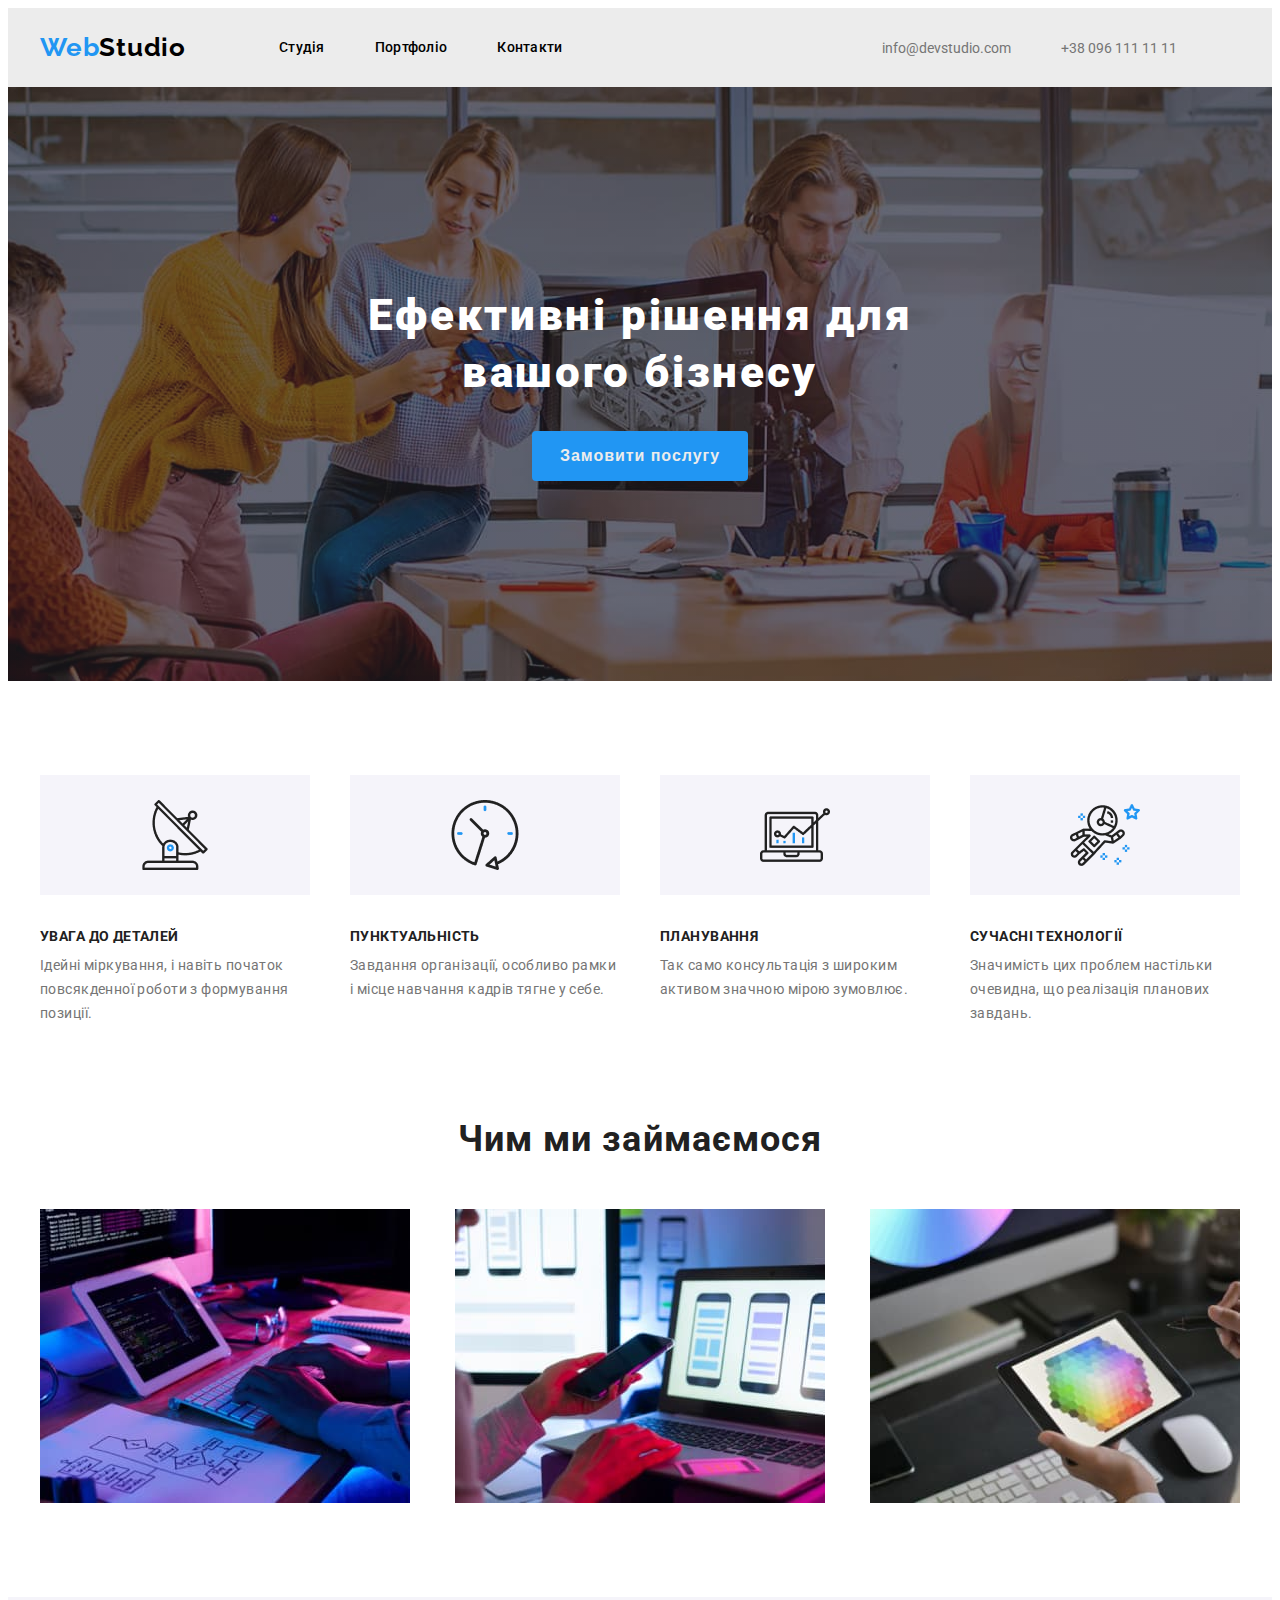
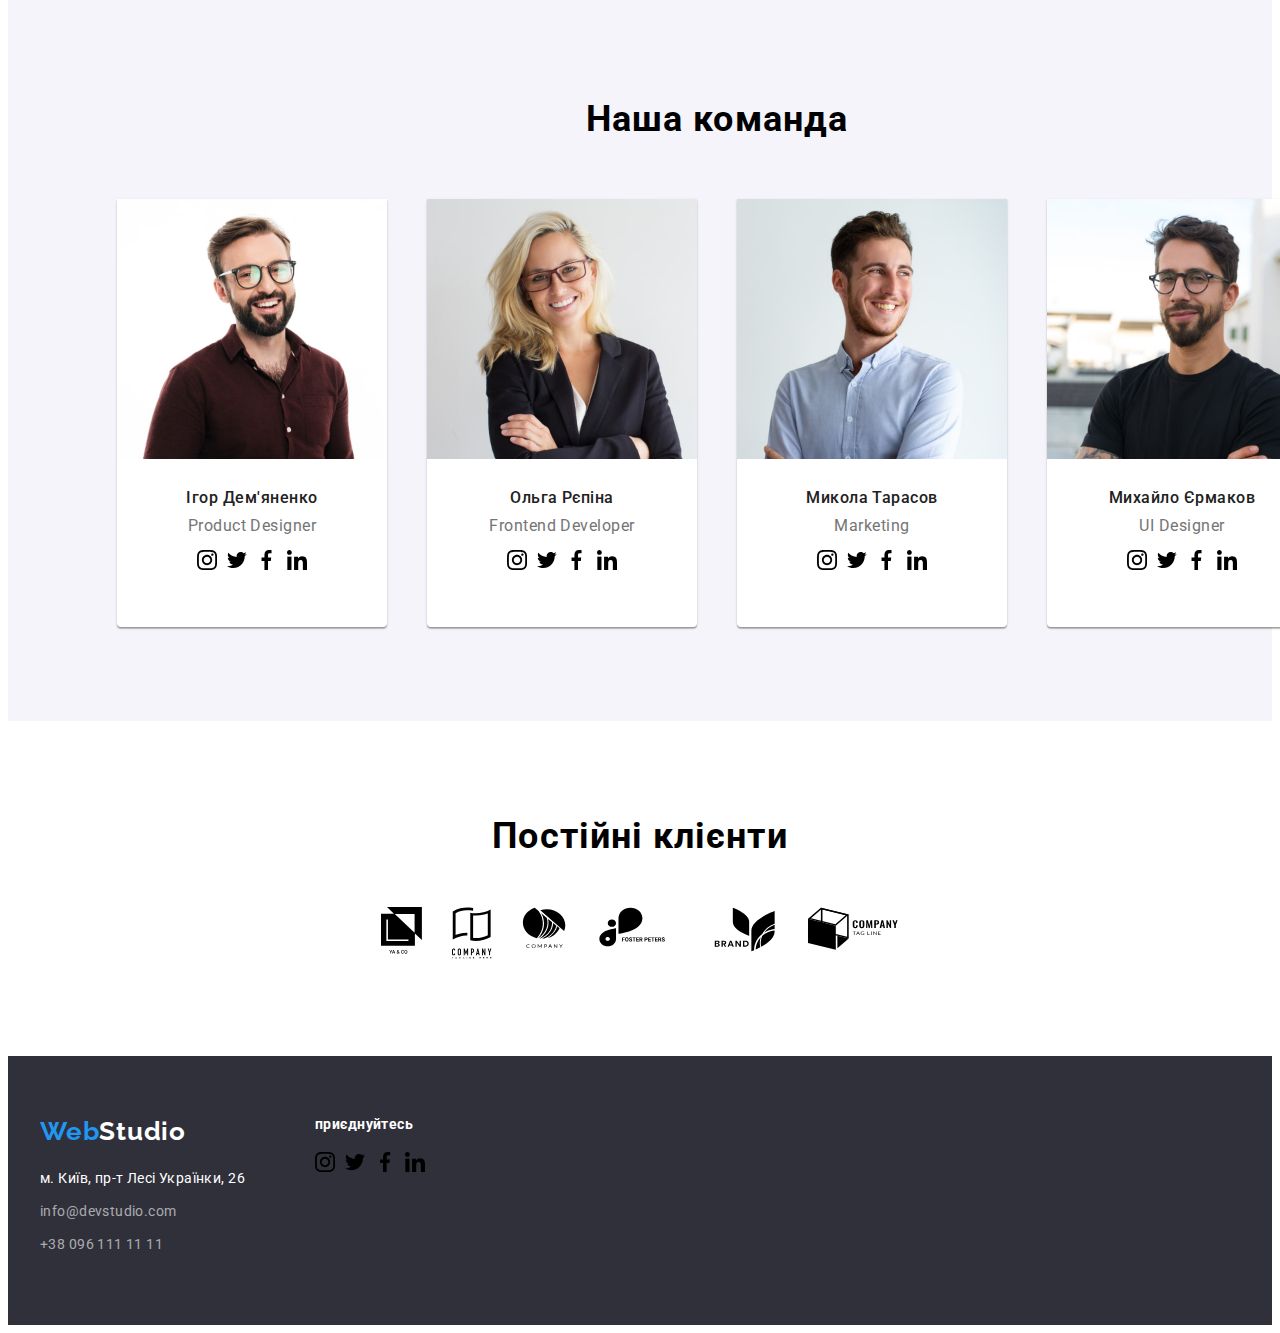
==== index.html @ 53273678 "web-studio" ====
<!DOCTYPE html>
<html lang="en">
    <head>
        <meta charset="UTF-8">
        <meta name="viewport" content="width=device-width, initial-scale=1.0"> 
        <title>Document</title>

        <link
        rel="stylesheet"
        href="https://cdnjs.cloudflare.com/ajax/libs/modern-normalize/2.0.0/modern-normalize.min.css"
        integrity="sha512-4xo8blKMVCiXpTaLzQSLSw3KFOVPWhm/TRtuPVc4WG6kUgjH6J03IBuG7JZPkcWMxJ5huwaBpOpnwYElP/m6wg=="
        crossorigin="anonymous"
        referrerpolicy="no-referrer"/>

         <link rel="preconnect" href="https://fonts.googleapis.com">
         <link rel="preconnect" href="https://fonts.gstatic.com" crossorigin>
         <link href="https://fonts.googleapis.com/css2?family=Raleway:wght@700&family=Roboto:wght@400;500;700;900&display=swap" rel="stylesheet">


        <link rel="stylesheet" href="./css/reset.css">

        <link rel="stylesheet" href="./css/style.css">

    </head>
    <body>
        <header class="header">

            <!-- інформація з верху сайта -->
                <div class="container">
                    <div class="header-wrap">
                        <a class="logo">Web<span class="logo-header">Studio</span> </a>
                    
                        <nav class="nav">

                            <ul class="nav-list">
                                <li class="nav-list-item"><a class="nav-list-link" href="">Студія</a></li>
                                <li class="nav-list-item"><a class="nav-list-link" href="./portfolio.html">Портфоліо</a></li>
                                <li class="nav-list-item"><a class="nav-list-link" href="">Контакти</a></li>
                            </ul>

                        </nav>

                            <ul class="contacts-list">
                                <li class="contact-list-item"><a class="contact-list-link header-link-mail" href="mailto:info@devstudio.com">info@devstudio.com</a></li>
                                <li class="contact-list-item"><a class="contact-list-link header-link-number" href="tel:+38 096 111 11 11">+38 096 111 11 11</a></li>
                            </ul>
                    </div>
                </div>
        </header>

      <main>
                <!-- секція герой -->

            <section class="section-hero">

            <div class="container">

                <h1 class="section-hero-title">Ефективні рішення для вашого бізнесу</h1>

                <button class="section-hero-btn">Замовити послугу</button>

            </div>
            </section>

                <!-- особливасті -->

    
            <section class="section-features">
                
                    <div class="container">
                        <ul class="feautures-list">
                            <li class="feauture-list-item feautures-list-img-first">
                                <h4 class="feautures-list-title">УВАГА ДО ДЕТАЛЕЙ</h4>
                                <p class="feautures-list-descript">Ідейні міркування, і навіть початок повсякденної роботи з формування позиції.</p>
                            </li>

                            <li class="feauture-list-item feautures-list-img-second">
                                <h4 class="feautures-list-title">ПУНКТУАЛЬНІСТЬ</h4>
                                <p class="feautures-list-descript">Завдання організації, особливо рамки і місце навчання кадрів тягне у себе.</p>
                            </li>

                            <li class="feauture-list-item feautures-list-img-third">
                                <h4 class="feautures-list-title">ПЛАНУВАННЯ</h4>
                                <p class="feautures-list-descript">Так само консультація з широким активом значною мірою зумовлює.</p>
                            </li>

                            <li class="feauture-list-item feautures-list-img-fourth">
                                <h4 class="feautures-list-title">СУЧАСНІ ТЕХНОЛОГІЇ</h4>
                                <p class="feautures-list-descript">Значимість цих проблем настільки очевидна, що реалізація планових завдань.</p>
                            </li>
                        </ul>
                    
                </div>
            </section>

                <!-- особливасті(картинки 3) -->

            <section class="section-work">
            <div class="container">
                
                    <h2 class="section-work-title">Чим ми займаємося</h2>

                    <ul class="work-list">
                        <li class="work-list-item"><img class="work-list-img" src="./img/section-work-first.jpg" alt=""></li>
                        <li class="work-list-item"><img class="work-list-img" src="./img/section-work-second.jpg" alt=""></li>
                        <li class="work-list-item"><img class="work-list-img" src="./img/section-work-third.jpg" alt=""></li>
                    </ul>

            </div>
            </section>

                 <!-- команда(картинки 4) -->

            <section class="section-team">
            <div class="container">
                
                    <h4 class="section-team-title">Наша команда</h4>

                <ul class="team-list">
                    <li class="team-list-item">
                        <img class="team-list-img" src="./img/igor.jpg" alt="">
                        <div>
                            <h4 class="team-list-title">Ігор Дем'яненко</h4>
                            <p class="team-list-descript">Product Designer</p>
                        </div lclass="team-info">
                        <ul class="icons-list">
                            <li class="icons-list-item">
                                <a class="icons-list-link" href="">
                                        <svg  class="icons-list-svg" width="20" height="20">
                                        <use class="icons-list-use" href="./symbol-defs.svg#icon-instagram-first"></use>
                                    </svg>
                                </a>
                            </li>
                            <li class="icons-list-item">
                                <a class="icons-list-link" href="">
                                    <svg class="icons-list-svg" width="20" height="20">
                                        <use class="icons-list-use" href="./symbol-defs.svg#icon-twitter-second"></use>
                                    </svg>
                                </a>
                            </li>
                                                            <li class="icons-list-item">
                                    <a class="icons-list-link" href="">
                                        <svg class="icons-list-svg" width="20" height="20">
                                            <use class="icons-list-use" href="./symbol-defs.svg#icon-fecebook-fourth"></use>
                                        </svg>
                                    </a>
                                </li>
                            <li class="icons-list-item">
                                <a class="icons-list-link" href="">
                                    <svg class="icons-list-svg" width="20" height="20">
                                        <use class="icons-list-use" href="./symbol-defs.svg#icon-linkedin-third"></use>
                                    </svg>
                                </a>
                            </li>
                        </ul>
                    </li>
                    <li class="team-list-item">
                        <img class="team-list-img" src="./img/olga.jpg" alt="">
                        <div class="team-info">
                            <h4 class="team-list-title">Ольга Рєпіна</h4>
                            <p class="team-list-descript">Frontend Developer</p>
                        </div>
                        <ul class="icons-list">
                            <li class="icons-list-item">
                                <a class="icons-list-link" href="">
                                    <svg class="icons-list-svg" width="20" height="20">
                                        <use class="icons-list-use" href="./symbol-defs.svg#icon-instagram-first"></use>
                                    </svg>
                                </a>
                            </li>
                            <li class="icons-list-item">
                                <a class="icons-list-link" href="">
                                    <svg class="icons-list-svg" width="20" height="20">
                                        <use class="icons-list-use" href="./symbol-defs.svg#icon-twitter-second"></use>
                                    </svg>
                                </a>
                            </li>
                                                            <li class="icons-list-item">
                                    <a class="icons-list-link" href="">
                                        <svg class="icons-list-svg" width="20" height="20">
                                            <use class="icons-list-use" href="./symbol-defs.svg#icon-fecebook-fourth"></use>
                                        </svg>
                                    </a>
                                </li>
                            <li class="icons-list-item">
                                <a class="icons-list-link" href="">
                                    <svg class="icons-list-svg" width="20" height="20">
                                        <use class="icons-list-use" href="./symbol-defs.svg#icon-linkedin-third"></use>
                                    </svg>
                                </a>
                            </li>
                        </ul>
                    </li>

                    <li class="team-list-item">
                        <img class="team-list-img" src="./img/mikola.jpg" alt="">
                        <div class="team-info">
                            <h4 class="team-list-title">Микола Тарасов</h4>
                            <p class="team-list-descript">Marketing</p>
                        </div>
                             <ul class="icons-list">
                                <li class="icons-list-item">
                                    <a class="icons-list-link" href="">
                                        <svg class="icons-list-svg" width="20" height="20">
                                            <use class="icons-list-use" href="./symbol-defs.svg#icon-instagram-first"></use>
                                        </svg>
                                    </a>
                                </li>
                                <li class="icons-list-item">
                                    <a class="icons-list-link" href="">
                                        <svg class="icons-list-svg" width="20" height="20">
                                            <use class="icons-list-use" href="./symbol-defs.svg#icon-twitter-second"></use>
                                        </svg>
                                    </a>
                                </li>
                                                                <li class="icons-list-item">
                                    <a class="icons-list-link" href="">
                                        <svg class="icons-list-svg" width="20" height="20">
                                            <use class="icons-list-use" href="./symbol-defs.svg#icon-fecebook-fourth"></use>
                                        </svg>
                                    </a>
                                </li>
                                <li class="icons-list-item">
                                    <a class="icons-list-link" href="">
                                        <svg class="icons-list-svg" width="20" height="20">
                                            <use class="icons-list-use" href="./symbol-defs.svg#icon-linkedin-third"></use>
                                        </svg>
                                    </a>
                                </li>
                            </ul>
                    </li>

                    <li class="team-list-item">
                        <img class="team-list-img" src="./img/mikhaylo.jpg" alt="">
                        <div class="team-info">
                            <h4 class="team-list-title">Михайло Єрмаков</h4>
                            <p class="team-list-descript">UI Designer</p>
                        </div>
                            <ul class="icons-list">
                                <li class="icons-list-item">
                                    <a class="icons-list-link" href="">
                                        <svg class="icons-list-svg" width="20" height="20">
                                            <use class="icons-list-use" href="./symbol-defs.svg#icon-instagram-first"></use>
                                        </svg>
                                    </a>
                                </li>
                                <li class="icons-list-item">
                                    <a class="icons-list-link" href="">
                                        <svg class="icons-list-svg" width="20" height="20">
                                            <use class="icons-list-use" href="./symbol-defs.svg#icon-twitter-second"></use>
                                        </svg>
                                    </a>
                                </li>
                                                                <li class="icons-list-item">
                                    <a class="icons-list-link" href="">
                                        <svg class="icons-list-svg" width="20" height="20">
                                            <use class="icons-list-use" href="./symbol-defs.svg#icon-fecebook-fourth"></use>
                                        </svg>
                                    </a>
                                </li>
                                <li class="icons-list-item">
                                    <a class="icons-list-link" href="">
                                        <svg class="icons-list-svg" width="20" height="20">
                                            <use class="icons-list-use" href="./symbol-defs.svg#icon-linkedin-third"></use>
                                        </svg>
                                    </a>
                                </li>
                            </ul>

                        </li>
                    </ul>
                </div>
            </section>

            <section class="section-clients">
                <h4 class="clients-title">Постійні клієнти</h4>

                <ul class="clients-ico-list">
                    <li class="clients-ico-item">
                        <a href="" class="clients-ico-list"></a>
                        <svg width="41" height="47" class="clients-ico-svg clients-ico-svg-first">
                            <use class="clients-ico-use" href="./symbol-defs-footer.svg#icon-footer-first"></use>
                        </svg>
                    </li>
                    <li class="clients-ico-item">
                        <a href="" class="clients-ico-list"></a>
                        <svg width="40" height="52" class="clients-ico-svg clients-ico-svg-second">
                            <use class="clients-ico-use" href="./symbol-defs-footer.svg#icon-footer-second"></use>
                        </svg>
                    </li>
                    <li class="clients-ico-item">
                        <a href="" class="clients-ico-list"></a>
                        <svg width="44" height="41" class="clients-ico-svg clients-ico-svg-third">
                            <use class="clients-ico-use" href="./symbol-defs-footer.svg#icon-footer-third"></use>
                        </svg>
                    </li>
                    <li class="clients-ico-item">
                        <a href="" class="clients-ico-list"></a>
                        <svg width="88" height="40" class="clients-ico-svg clients-ico-svg-fourth">
                            <use class="clients-ico-use" href="./symbol-defs-footer.svg#icon-footer-fourth"></use>
                        </svg>
                    </li>
                    <li class="clients-ico-item">
                        <a href="" class="clients-ico-list"></a>
                        <svg width="62" height="45" class="clients-ico-svg clients-ico-svg-fifth">
                            <use class="clients-ico-use" href="./symbol-defs-footer.svg#icon-footer-fifth"></use>
                        </svg>
                    </li>
                    <li class="clients-ico-item">
                        <a href="" class="clients-ico-list"></a>
                        <svg width="94" height="43" class="clients-ico-svg clients-ico-svg-sixth">
                            <use class="clients-ico-use" href="./symbol-defs-footer.svg#icon-footer-sixth"></use>
                        </svg>
                    </li>
                </ul>
            </section>
        </main>

            <!-- інфоомація знизу сайта -->

        <footer class="footer">
            <div class="container">
                <div class="footer-wrap">
                    <div class="footer-addres">
                        <a class="logo" href="">Web<span class="logo-footer">Studio</span> </a>
            
                        <address class="adress">
    
                        <ul class="adress-list">
                            <li class="adress-list-item"><a class="adress-list-link adress-list-location-link" href="https://www.google.com.ua/maps/place/%D0%B1%D1%83%D0%BB.+%D0%9B%D0%B5%D1%81%D0%B8+%D0%A3%D0%BA%D1%80%D0%B0%D0%B8%D0%BD%D0%BA%D0%B8,+26,+%D0%9A%D0%B8%D0%B5%D0%B2,+02000/@50.4265841,30.5358109,17z/data=!4m6!3m5!1s0x40d4cf0e033ecbe9:0x57a4dffefec77da0!8m2!3d50.4265807!4d30.5383858!16s%2Fg%2F1tctq5jv?hl=ru&entry=ttu" target="_blank">м. Київ, пр-т Лесі Українки, 26</a></li>
                            <li class="adress-list-item"><a class="adress-list-link" href="mailto:info@devstudio.com">info@devstudio.com</a></li>
                            <li class="adress-list-item"><a class="adress-list-link" href="tel:+38 096 111 11 11">+38 096 111 11 11</a></li>
                        </ul>
                    </address>
                    </div>

                <div class="footer-ico">
                    <h6 class="footer-ico-title">приєднуйтесь</h6>

                    <ul class="footer-ico-list">
                        <li class="footer-ico-list-link">
                            <a href=""></a>
                            <svg class="footer-ico-list-svg" width="20" height="20">
                                <use class="footer-ico-list-use" href="./symbol-defsfooter-icons.svg#icon-instagram-footer-first"></use>
                            </svg>
                        </li>
                        <li class="footer-ico-list-link">
                            <a href=""></a>
                            <svg class="footer-ico-list-svg" width="20" height="20">
                                <use class="footer-ico-list-use" href="./symbol-defsfooter-icons.svg#icon-twitter-footer-second"></use>
                            </svg>
                        </li>
                        <li class="footer-ico-list-link">
                            <a href=""></a>
                            <svg class="footer-ico-list-svg" width="20" height="20">
                                <use class="footer-ico-list-use" href="./symbol-defsfooter-icons.svg#icon-facebook-footer-third"></use>
                            </svg>
                        </li>
                        <li class="footer-ico-list-link">
                            <a href=""></a>
                            <svg class="footer-ico-list-svg" width="20" height="20">
                                <use class="footer-ico-list-use" href="./symbol-defsfooter-icons.svg#icon-linkedin-footer-fourth"></use>
                            </svg>
                        </li>
                    </ul>
                </div>
                </div>
            </div>
        </footer>
    </body>
</html>
---- css/style.css ----
:root{
    --black-main-color: rgba(0, 0, 0, 1);
    --blue-main-color: rgba(33, 150, 243, 1);
    --descript-and-header-color: rgba(33, 33, 33, 1);
    --p-color: rgba(117, 117, 117, 1);
    --bg-color: rgba(47, 48, 58, 1);
    --white-main-color: rgba(236, 236, 236, 1);
    --footer-mail-number-color: rgba(255, 255, 255, 0.6);
    --adress-hero-color: rgba(255, 255, 255, 1);
    --team-bg-color: rgba(245, 244, 250, 1);
    --bgimg-color:rgba(245, 244, 250, 1);
    --section-hero-bg-color-for-img:rgba(47, 48, 58, 0.4);
}

.container{
    padding-left: 15px;
    padding-right: 15px;  
    width: 1200px;
    margin: 0 auto;
  }
  

.header{
    background-color: var(--white-main-color);
    padding: 24px 0;
}

.header-wrap{
    display: flex;
    align-items: center;
    gap: 93px;
}

     /* Лого */



    .logo{
        font-family: Raleway;
        font-size: 26px;
        font-weight: 700;
        line-height: 31px;
        letter-spacing: 0.03em;
        text-decoration: none;
        color: var(--blue-main-color);
    }
       
    .logo-header{
        color: var(--black-main-color);
    }

    .logo-footer{
        color: var(--adress-hero-color);
    }

body{
    font-family: Roboto;
    font-size: 14px;
}
        /* Шапка */

.nav-list{
    display: flex;
    gap: 50px;
}

.contacts-list{
    display: flex;
    gap: 50px;

    padding-left: 226px;
}

.header-link-mail, .header-link-number{
    color: var(--p-color);
}

.nav-list-item, .nav-list-link, .contacts-list-item{
    font-weight: 500;
    line-height: 1.1;
    letter-spacing: 0.02em;
}

        /* Секція герой */

    .section-hero{
        background-color: var(--bg-color);

        padding: 200px 0;

        background-image: linear-gradient(to right, rgba(47, 48, 58, 0.4), rgba(47, 48, 58, 0.4)), url("./img/section-hero-bg-img.jpg");
        background-repeat: no-repeat;
        background-position: center;
    }

.section-hero-title{
    font-weight: 900;
    font-size: 44px;
    line-height: 1.3;
    letter-spacing: 0.06em;
    text-align: center;
    color: var(--adress-hero-color);
    max-width: 696px;
    margin: 0 auto;
}

.section-hero-btn{
     background-color: var(--blue-main-color);
     color: var(--white-main-color);

    font-size: 16px;
    font-weight: 700;
    line-height: 1,8;
    letter-spacing: 0.06em;
    text-align: center;
    width: 216px;
    height: 50px;
    border-radius: 4px;
    display: block;
    margin: 0 auto;
    margin-top: 30px;
}
        /* Особливості */
    .section-features{
        padding: 94px 0;
    }

.feautures-list{
    display: flex;
    justify-content: space-between;
}

.feautures-list-title, .feautures-list-descript{
    letter-spacing: 0.03em;
    text-align: left;
}

.feautures-list-title{
    font-weight: 700;
    line-height: 1,1;
    color: var(--descript-and-header-color);
    padding-bottom: 10px;

    padding-top: 30px;
}

.feautures-list-img-first::before{
    content: "";

    background-image: url("./img/antena.png");
    width: 270px;
    height: 120px;
    display: inline-block;
    background-repeat: no-repeat;

    background-color: var(--bgimg-color);

    background-position: center;
}

.feautures-list-img-second::before{
    content: "";

    background-image: url("./img/clock.png");
    width: 270px;
    height: 120px;
    display: inline-block;
    background-repeat: no-repeat;

    background-color: var(--bgimg-color);
    
    background-position: center;
}

.feautures-list-img-third::before{
    content: "";

    background-image: url("./img/diagramma.png");
    width: 270px;
    height: 120px;
    display: inline-block;
    background-repeat: no-repeat;

    background-color: var(--bgimg-color);
    
    background-position: center;
}

.feautures-list-img-fourth::before{
    content: "";

    background-image: url("./img/astronaut.png");
    width: 270px;
    height: 120px;
    display: inline-block;
    background-repeat: no-repeat;

    background-color: var(--bgimg-color);
    
    background-position: center;
}

.feautures-list-descript{
    font-weight: 400;
    line-height: 1.7;
    color: var(--p-color);

    max-width: 270px;
}
        /* "Чим ми займаємось" */
    .section-work{
        padding-bottom: 94px;
    }

.work-list{
    display: flex;
    flex-direction: row;
    justify-content: space-between;
}

.work-list-img{
    width: 370px;
    height: 294px;
}
        /* Команда */

    .section-team{
        background: var(--team-bg-color);
        padding: 94px;
    }

.section-work-title, .section-team-descript{
    font-size: 36px;
    font-weight: 700;
    line-height: 1.1;
    letter-spacing: 0.03em;
    text-align: center;

    margin-bottom: 50px;

    color: var(--descript-and-header-color);
}

.section-team-title{
    text-align: center;
    margin-bottom: 50px;
    font-size: 36px;
    font-weight: 700;
    line-height: 1.6;
    letter-spacing: 0.03em;
}

.team-list-title, .team-list-descript{
    font-size: 16px;
    line-height: 1.1;
    letter-spacing: 0.03em;
    text-align: center;
}


.team-list-item{
    background: var(--adress-hero-color);
    height: 428px;
    border-radius: 0px 0px 4px 4px;
    box-shadow: 0px 2px 1px 0px rgba(0, 0, 0, 0.2), 0px 1px 1px 0px rgba(0, 0, 0, 0.14), 0px 1px 3px 0px rgba(0, 0, 0, 0.12);
}

.team-list-img{
    width: 270px;
    height: 260px;
}

.team-list-title{
    color: var(--descript-and-header-color);
    margin-bottom: 10px;
    font-weight: 500;
    margin-top: 30px;
}

.team-list-descript{
    color: var(--p-color);
    font-weight: 400;
}

.team-list{
    display: flex;
    justify-content: space-between;
}

.icon-list-item{
    padding: 12px;
}

.icons-list{
    display: flex;
    gap: 10px;
    justify-content: center;

    margin-top: 16px;
}
        /* clients */
.section-clients{
padding-top: 94px;
padding-bottom: 94px;
}

.clients-title{
    font-size: 36px;
    font-weight: 700;
    line-height: 42px;
    letter-spacing: 0.03em;
    text-align: center;

    margin-bottom: 50px;
}

.clients-ico-list{
    display: flex;
    gap: 30px;
    justify-content: center;
}


        /* Футер */
    .footer{
        background: var(--bg-color);
        padding: 60px 0;
    }

.footer-wrap{
    display: flex;
    gap: 70px;
}

.footer-ico-list{
    display: flex;
    gap: 10px;

    margin-top: 20px;
}

.footer-ico-title{
    font-size: 14px;
    font-weight: 700;
    line-height: 16px;
    letter-spacing: 0.03em;

    color: var(--adress-hero-color);
}

.adress{
 margin-top: 20px;
}

.adress-list-link{
    font-size: 14px;
    font-weight: 400;
    line-height: 1.7;
    letter-spacing: 0.03em;
    text-align: left;
    color: var(--footer-mail-number-color);
    text-decoration: none;
}

.adress-list-location-link{
    color: var(--adress-hero-color);
}

.adress-list-item{
    margin-bottom: 9px;
}
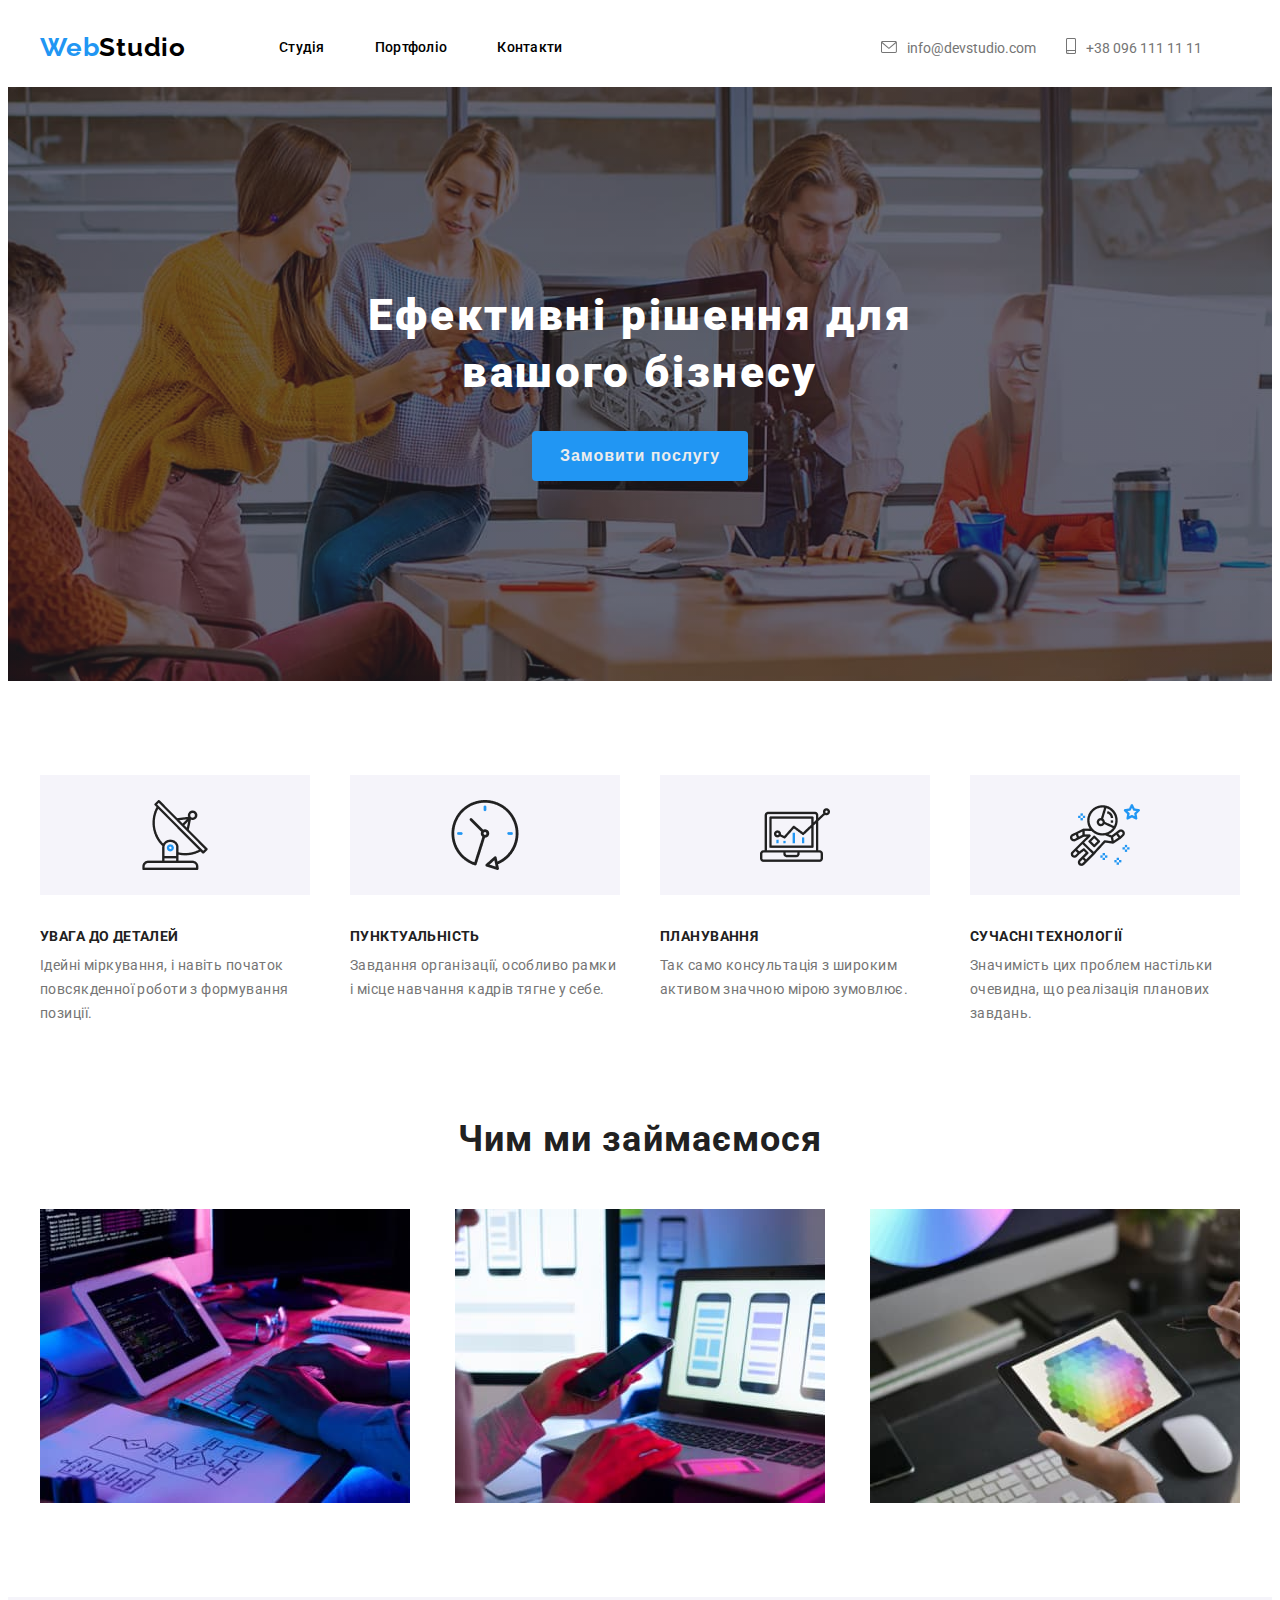
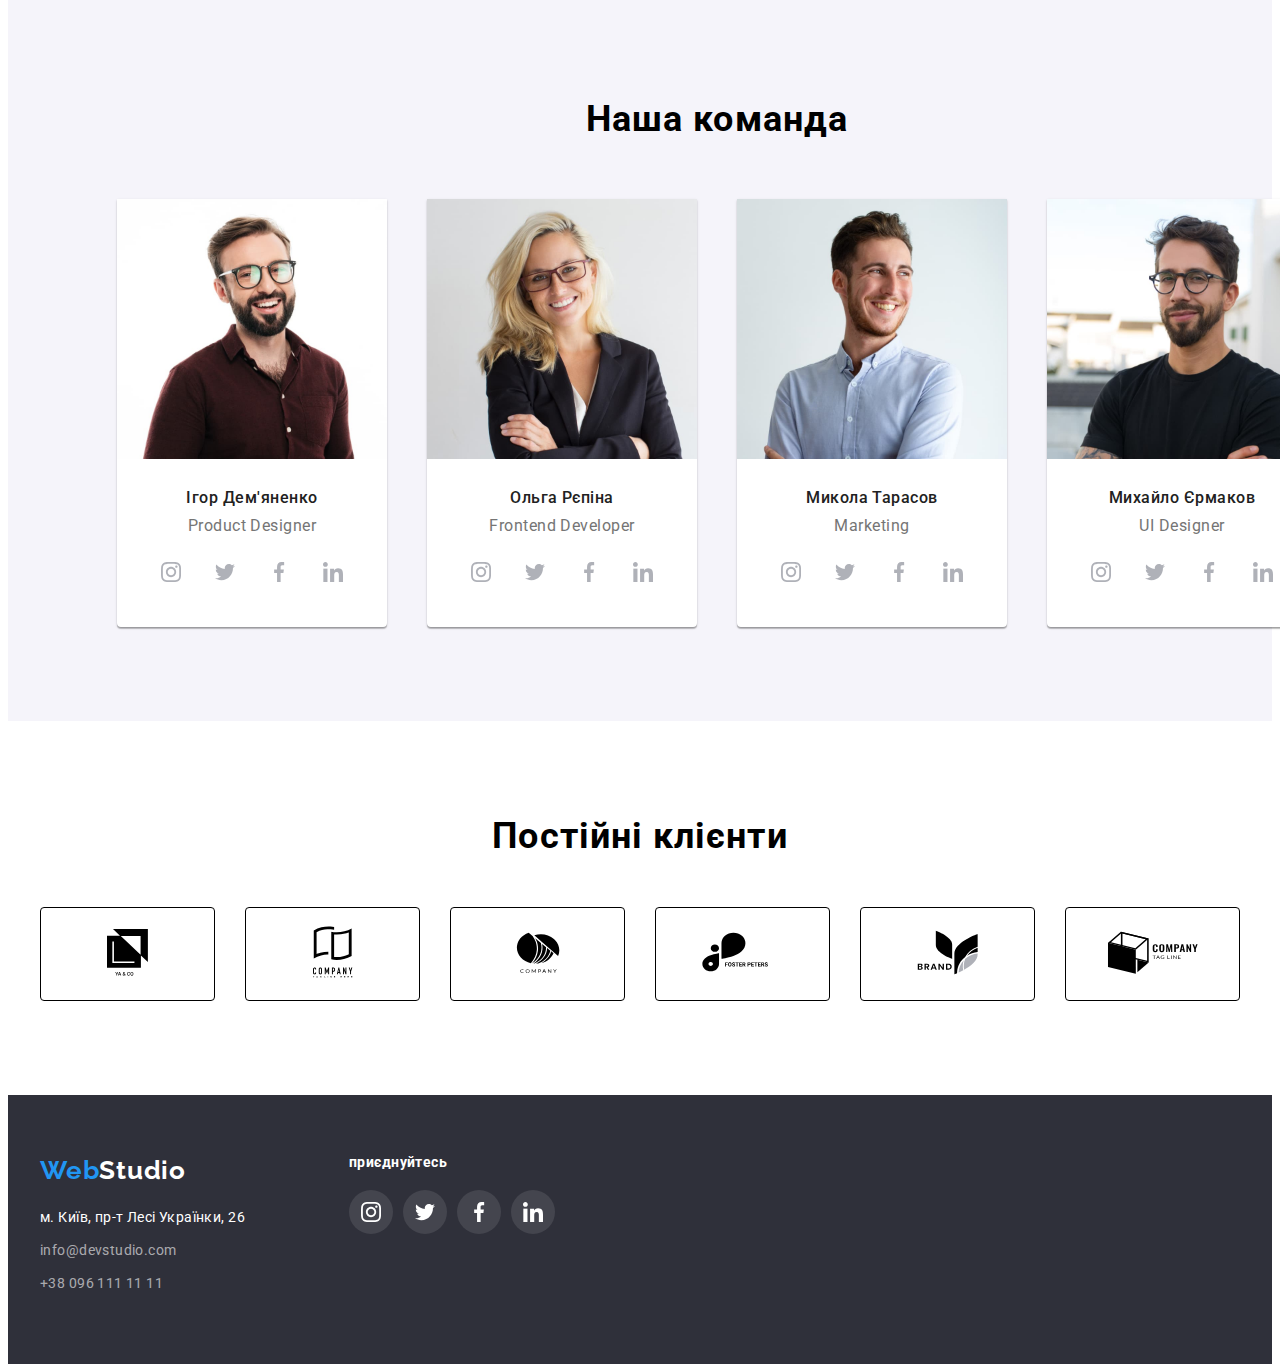
==== commit 50cc5d5b: "web-studio" ====
--- a/index.html
+++ b/index.html
@@ -41,8 +41,22 @@
                         </nav>
 
                             <ul class="contacts-list">
-                                <li class="contact-list-item"><a class="contact-list-link header-link-mail" href="mailto:info@devstudio.com">info@devstudio.com</a></li>
-                                <li class="contact-list-item"><a class="contact-list-link header-link-number" href="tel:+38 096 111 11 11">+38 096 111 11 11</a></li>
+                                <li class="contact-list-item">
+                                    <a class="contact-list-link" href="">
+                                        <svg class="contact-list-svg" width="16" height="12">
+                                            <use href="./symbol-defs.svg#icon-letter-header"></use>
+                                        </svg>
+                                    </a>
+                                    <a class="contact-list-link header-link-mail" href="mailto:info@devstudio.com">info@devstudio.com</a>
+                                </li>
+                                <li class="contact-list-item">
+                                    <a class="contact-list-link" href="">
+                                        <svg class="contact-list-svg" width="10" height="16">
+                                            <use href="./symbol-defs.svg#icon-phone-header"></use>
+                                        </svg>
+                                    </a>
+                                    <a class="contact-list-link header-link-number" href="tel:+38 096 111 11 11">+38 096 111 11 11</a>
+                                </li>
                             </ul>
                     </div>
                 </div>
@@ -123,32 +137,33 @@
                             <h4 class="team-list-title">Ігор Дем'яненко</h4>
                             <p class="team-list-descript">Product Designer</p>
                         </div lclass="team-info">
+
                         <ul class="icons-list">
                             <li class="icons-list-item">
                                 <a class="icons-list-link" href="">
-                                        <svg  class="icons-list-svg" width="20" height="20">
-                                        <use class="icons-list-use" href="./symbol-defs.svg#icon-instagram-first"></use>
-                                    </svg>
-                                </a>
-                            </li>
-                            <li class="icons-list-item">
-                                <a class="icons-list-link" href="">
-                                    <svg class="icons-list-svg" width="20" height="20">
-                                        <use class="icons-list-use" href="./symbol-defs.svg#icon-twitter-second"></use>
-                                    </svg>
-                                </a>
-                            </li>
-                                                            <li class="icons-list-item">
-                                    <a class="icons-list-link" href="">
-                                        <svg class="icons-list-svg" width="20" height="20">
-                                            <use class="icons-list-use" href="./symbol-defs.svg#icon-fecebook-fourth"></use>
-                                        </svg>
-                                    </a>
-                                </li>
-                            <li class="icons-list-item">
-                                <a class="icons-list-link" href="">
-                                    <svg class="icons-list-svg" width="20" height="20">
-                                        <use class="icons-list-use" href="./symbol-defs.svg#icon-linkedin-third"></use>
+                                    <svg  class="icons-list-svg" width="20" height="20">
+                                        <use href="./symbol-defs.svg#icon-instagram-footer-first"></use>
+                                    </svg>
+                                </a>
+                            </li>
+                            <li class="icons-list-item">
+                                <a class="icons-list-link" href="">
+                                    <svg class="icons-list-svg" width="20" height="20">
+                                        <use href="./symbol-defs.svg#icon-twitter-footer-second"></use>
+                                    </svg>
+                                </a>
+                            </li>
+                            <li class="icons-list-item">
+                                <a class="icons-list-link" href="">
+                                    <svg class="icons-list-svg" width="20" height="20">
+                                        <use href="./symbol-defs.svg#icon-facebook-footer-third"></use>
+                                    </svg>
+                                </a>
+                            </li>
+                            <li class="icons-list-item">
+                                <a class="icons-list-link" href="">
+                                    <svg class="icons-list-svg" width="20" height="20">
+                                        <use href="./symbol-defs.svg#icon-linkedin-footer-fourth"></use>
                                     </svg>
                                 </a>
                             </li>
@@ -164,28 +179,28 @@
                             <li class="icons-list-item">
                                 <a class="icons-list-link" href="">
                                     <svg class="icons-list-svg" width="20" height="20">
-                                        <use class="icons-list-use" href="./symbol-defs.svg#icon-instagram-first"></use>
-                                    </svg>
-                                </a>
-                            </li>
-                            <li class="icons-list-item">
-                                <a class="icons-list-link" href="">
-                                    <svg class="icons-list-svg" width="20" height="20">
-                                        <use class="icons-list-use" href="./symbol-defs.svg#icon-twitter-second"></use>
-                                    </svg>
-                                </a>
-                            </li>
-                                                            <li class="icons-list-item">
-                                    <a class="icons-list-link" href="">
-                                        <svg class="icons-list-svg" width="20" height="20">
-                                            <use class="icons-list-use" href="./symbol-defs.svg#icon-fecebook-fourth"></use>
-                                        </svg>
-                                    </a>
-                                </li>
-                            <li class="icons-list-item">
-                                <a class="icons-list-link" href="">
-                                    <svg class="icons-list-svg" width="20" height="20">
-                                        <use class="icons-list-use" href="./symbol-defs.svg#icon-linkedin-third"></use>
+                                        <use href="./symbol-defs.svg#icon-instagram-footer-first"></use>
+                                    </svg>
+                                </a>
+                            </li>
+                            <li class="icons-list-item">
+                                <a class="icons-list-link" href="">
+                                    <svg class="icons-list-svg" width="20" height="20">
+                                        <use href="./symbol-defs.svg#icon-twitter-footer-second"></use>
+                                    </svg>
+                                </a>
+                            </li>
+                                 <li class="icons-list-item">
+                                    <a class="icons-list-link" href="">
+                                        <svg class="icons-list-svg" width="20" height="20">
+                                            <use href="./symbol-defs.svg#icon-facebook-footer-third"></use>
+                                        </svg>
+                                    </a>
+                                </li>
+                            <li class="icons-list-item">
+                                <a class="icons-list-link" href="">
+                                    <svg class="icons-list-svg" width="20" height="20">
+                                        <use href="./symbol-defs.svg#icon-linkedin-footer-fourth"></use>
                                     </svg>
                                 </a>
                             </li>
@@ -202,28 +217,28 @@
                                 <li class="icons-list-item">
                                     <a class="icons-list-link" href="">
                                         <svg class="icons-list-svg" width="20" height="20">
-                                            <use class="icons-list-use" href="./symbol-defs.svg#icon-instagram-first"></use>
-                                        </svg>
-                                    </a>
-                                </li>
-                                <li class="icons-list-item">
-                                    <a class="icons-list-link" href="">
-                                        <svg class="icons-list-svg" width="20" height="20">
-                                            <use class="icons-list-use" href="./symbol-defs.svg#icon-twitter-second"></use>
+                                            <use href="./symbol-defs.svg#icon-instagram-footer-first"></use>
+                                        </svg>
+                                    </a>
+                                </li>
+                                <li class="icons-list-item">
+                                    <a class="icons-list-link" href="">
+                                        <svg class="icons-list-svg" width="20" height="20">
+                                            <use href="./symbol-defs.svg#icon-twitter-footer-second"></use>
                                         </svg>
                                     </a>
                                 </li>
                                                                 <li class="icons-list-item">
                                     <a class="icons-list-link" href="">
                                         <svg class="icons-list-svg" width="20" height="20">
-                                            <use class="icons-list-use" href="./symbol-defs.svg#icon-fecebook-fourth"></use>
-                                        </svg>
-                                    </a>
-                                </li>
-                                <li class="icons-list-item">
-                                    <a class="icons-list-link" href="">
-                                        <svg class="icons-list-svg" width="20" height="20">
-                                            <use class="icons-list-use" href="./symbol-defs.svg#icon-linkedin-third"></use>
+                                            <use href="./symbol-defs.svg#icon-facebook-footer-third"></use>
+                                        </svg>
+                                    </a>
+                                </li>
+                                <li class="icons-list-item">
+                                    <a class="icons-list-link" href="">
+                                        <svg class="icons-list-svg" width="20" height="20">
+                                            <use href="./symbol-defs.svg#icon-linkedin-footer-fourth"></use>
                                         </svg>
                                     </a>
                                 </li>
@@ -240,28 +255,28 @@
                                 <li class="icons-list-item">
                                     <a class="icons-list-link" href="">
                                         <svg class="icons-list-svg" width="20" height="20">
-                                            <use class="icons-list-use" href="./symbol-defs.svg#icon-instagram-first"></use>
-                                        </svg>
-                                    </a>
-                                </li>
-                                <li class="icons-list-item">
-                                    <a class="icons-list-link" href="">
-                                        <svg class="icons-list-svg" width="20" height="20">
-                                            <use class="icons-list-use" href="./symbol-defs.svg#icon-twitter-second"></use>
+                                            <use href="./symbol-defs.svg#icon-instagram-footer-first"></use>
+                                        </svg>
+                                    </a>
+                                </li>
+                                <li class="icons-list-item">
+                                    <a class="icons-list-link" href="">
+                                        <svg class="icons-list-svg" width="20" height="20">
+                                            <use href="./symbol-defs.svg#icon-twitter-footer-second"></use>
                                         </svg>
                                     </a>
                                 </li>
                                                                 <li class="icons-list-item">
                                     <a class="icons-list-link" href="">
                                         <svg class="icons-list-svg" width="20" height="20">
-                                            <use class="icons-list-use" href="./symbol-defs.svg#icon-fecebook-fourth"></use>
-                                        </svg>
-                                    </a>
-                                </li>
-                                <li class="icons-list-item">
-                                    <a class="icons-list-link" href="">
-                                        <svg class="icons-list-svg" width="20" height="20">
-                                            <use class="icons-list-use" href="./symbol-defs.svg#icon-linkedin-third"></use>
+                                            <use href="./symbol-defs.svg#icon-facebook-footer-third"></use>
+                                        </svg>
+                                    </a>
+                                </li>
+                                <li class="icons-list-item">
+                                    <a class="icons-list-link" href="">
+                                        <svg class="icons-list-svg" width="20" height="20">
+                                            <use href="./symbol-defs.svg#icon-linkedin-footer-fourth"></use>
                                         </svg>
                                     </a>
                                 </li>
@@ -273,46 +288,54 @@
             </section>
 
             <section class="section-clients">
-                <h4 class="clients-title">Постійні клієнти</h4>
-
-                <ul class="clients-ico-list">
-                    <li class="clients-ico-item">
-                        <a href="" class="clients-ico-list"></a>
-                        <svg width="41" height="47" class="clients-ico-svg clients-ico-svg-first">
-                            <use class="clients-ico-use" href="./symbol-defs-footer.svg#icon-footer-first"></use>
-                        </svg>
-                    </li>
-                    <li class="clients-ico-item">
-                        <a href="" class="clients-ico-list"></a>
-                        <svg width="40" height="52" class="clients-ico-svg clients-ico-svg-second">
-                            <use class="clients-ico-use" href="./symbol-defs-footer.svg#icon-footer-second"></use>
-                        </svg>
-                    </li>
-                    <li class="clients-ico-item">
-                        <a href="" class="clients-ico-list"></a>
-                        <svg width="44" height="41" class="clients-ico-svg clients-ico-svg-third">
-                            <use class="clients-ico-use" href="./symbol-defs-footer.svg#icon-footer-third"></use>
-                        </svg>
-                    </li>
-                    <li class="clients-ico-item">
-                        <a href="" class="clients-ico-list"></a>
-                        <svg width="88" height="40" class="clients-ico-svg clients-ico-svg-fourth">
-                            <use class="clients-ico-use" href="./symbol-defs-footer.svg#icon-footer-fourth"></use>
-                        </svg>
-                    </li>
-                    <li class="clients-ico-item">
-                        <a href="" class="clients-ico-list"></a>
-                        <svg width="62" height="45" class="clients-ico-svg clients-ico-svg-fifth">
-                            <use class="clients-ico-use" href="./symbol-defs-footer.svg#icon-footer-fifth"></use>
-                        </svg>
-                    </li>
-                    <li class="clients-ico-item">
-                        <a href="" class="clients-ico-list"></a>
-                        <svg width="94" height="43" class="clients-ico-svg clients-ico-svg-sixth">
-                            <use class="clients-ico-use" href="./symbol-defs-footer.svg#icon-footer-sixth"></use>
-                        </svg>
-                    </li>
-                </ul>
+                <div class="container">
+                    <h4 class="client-title">Постійні клієнти</h4>
+
+                    <ul class="client-ico-list">
+                        <li class="client-ico-item">
+                            <a href="" class="client-ico-link">
+                                <svg width="41" height="47" class="client-ico-svg">
+                                    <use href="./symbol-defs.svg#icon-clients-first"></use>
+                                </svg>
+                            </a>
+                        </li>
+                        <li class="client-ico-item">
+                            <a href="" class="client-ico-link">
+                                <svg width="40" height="52" class="client-ico-svg">
+                                    <use href="./symbol-defs.svg#icon-clients-second"></use>
+                                </svg>
+                            </a>
+                        </li>
+                        <li class="client-ico-item">
+                            <a href="" class="clients-ico-link">                        
+                                <svg width="44" height="41" class="client-ico-svg">
+                                    <use href="./symbol-defs.svg#icon-clients-third"></use>
+                                </svg>
+                            </a>
+                        </li>
+                        <li class="client-ico-item">
+                            <a href="" class="client-ico-link">
+                                <svg width="88" height="40" class="client-ico-svg">
+                                    <use href="./symbol-defs.svg#icon-clients-fourth"></use>
+                                </svg>
+                            </a>
+                        </li>
+                        <li class="client-ico-item">
+                            <a href="" class="client-ico-link">
+                                <svg width="62" height="45" class="client-ico-svg">
+                                    <use href="./symbol-defs.svg#icon-clients-fifth"></use>
+                                </svg>
+                            </a>
+                        </li>
+                        <li class="client-ico-item">
+                            <a href="" class="client-ico-link">
+                                <svg width="94" height="43" class="client-ico-svg">
+                                    <use href="./symbol-defs.svg#icon-clients-sixth"></use>
+                                </svg>
+                            </a>
+                        </li>
+                    </ul>
+                </div>
             </section>
         </main>
 
@@ -334,33 +357,37 @@
                     </address>
                     </div>
 
-                <div class="footer-ico">
-                    <h6 class="footer-ico-title">приєднуйтесь</h6>
-
-                    <ul class="footer-ico-list">
-                        <li class="footer-ico-list-link">
-                            <a href=""></a>
-                            <svg class="footer-ico-list-svg" width="20" height="20">
-                                <use class="footer-ico-list-use" href="./symbol-defsfooter-icons.svg#icon-instagram-footer-first"></use>
-                            </svg>
-                        </li>
-                        <li class="footer-ico-list-link">
-                            <a href=""></a>
-                            <svg class="footer-ico-list-svg" width="20" height="20">
-                                <use class="footer-ico-list-use" href="./symbol-defsfooter-icons.svg#icon-twitter-footer-second"></use>
-                            </svg>
-                        </li>
-                        <li class="footer-ico-list-link">
-                            <a href=""></a>
-                            <svg class="footer-ico-list-svg" width="20" height="20">
-                                <use class="footer-ico-list-use" href="./symbol-defsfooter-icons.svg#icon-facebook-footer-third"></use>
-                            </svg>
-                        </li>
-                        <li class="footer-ico-list-link">
-                            <a href=""></a>
-                            <svg class="footer-ico-list-svg" width="20" height="20">
-                                <use class="footer-ico-list-use" href="./symbol-defsfooter-icons.svg#icon-linkedin-footer-fourth"></use>
-                            </svg>
+                <div class="join-ico">
+                    <h6 class="join-ico-title">приєднуйтесь</h6>
+
+                    <ul class="join-list">
+                        <li class="join-list-item">
+                            <a class="join-list-link" href="">
+                                <svg class="join-list-svg" width="20" height="20">
+                                    <use href="./symbol-defs.svg#icon-instagram-footer-first"></use>
+                                </svg>
+                            </a>
+                        </li>
+                        <li class="join-list-item">
+                            <a class="join-list-link" href="">
+                                <svg class="join-list-svg" width="20" height="20">
+                                    <use href="./symbol-defs.svg#icon-twitter-footer-second"></use>
+                                </svg>
+                            </a>
+                        </li>
+                        <li class="join-list-item">
+                            <a class="join-list-link" href="">
+                                <svg class="join-list-svg" width="20" height="20">
+                                    <use href="./symbol-defs.svg#icon-facebook-footer-third"></use>
+                                </svg>
+                            </a>
+                        </li>
+                        <li class="join-list-item">
+                            <a class="join-list-link" href="">
+                                <svg class="join-list-svg" width="20" height="20">
+                                    <use href="./symbol-defs.svg#icon-linkedin-footer-fourth"></use>
+                                </svg>
+                            </a>
                         </li>
                     </ul>
                 </div>
--- a/css/style.css
+++ b/css/style.css
@@ -21,16 +21,126 @@
   
 
 .header{
-    background-color: var(--white-main-color);
     padding: 24px 0;
 }
 
 .header-wrap{
     display: flex;
     align-items: center;
-    gap: 93px;
-}
-
+}
+
+        /* ico-header */
+.contacts-list{
+    display: flex;
+    align-items: center;
+    gap: 30px;
+
+    padding-left: 318px;
+}
+
+.contact-list-item{
+    display: flex;
+    align-items: center;
+    gap: 10px;
+    color: var(--p-color);
+}
+
+.contact-list-item:hover{
+    color: var(--blue-main-color);
+}
+
+
+.contact-list-svg{
+    fill: currentColor;
+}
+        /* ico-team */
+.icons-list{
+    display: flex;
+    gap: 10px;
+    justify-content: center;
+
+    margin-top: 16px;
+}
+
+.icons-list-link{
+    width: 44px;
+    height: 44px;
+    display: flex;
+    align-items: center;
+    justify-content: center;
+    border-radius: 50%;
+    color: rgba(175, 177, 184);
+}
+
+.icons-list-link:hover{
+    color: var(--adress-hero-color);
+    background-color: var(--blue-main-color);
+}
+
+.icons-list-svg{
+    fill: currentColor;
+}
+
+        /* ico-clients */
+
+.client-ico-list{
+    display: flex;
+    gap: 30px;
+}
+
+.client-ico-item{
+    flex-basis: calc((100% - 150px) / 6);
+    display: flex;
+    align-items: center;
+    justify-content: center;
+    /* display: block; */
+    height: 92px;
+    border-radius: 4px;
+    border: solid 1px;
+}
+
+.client-ico-link{
+    /* display: block;
+    height: 92px;
+    border-radius: 4px;
+    border: solid 1px; */
+}
+
+.client-ico-item:hover{
+    color: var(--blue-main-color);
+    border-color: var(--blue-main-color);
+}
+
+.client-ico-svg{
+    fill: currentColor;
+}
+
+        /* ico-join */
+.join-list{
+    display: flex;
+    align-items: center;
+    gap: 10px;
+    color: var(--p-color);
+}
+
+.join-list-link{
+    width: 44px;
+    height: 44px;
+    display: flex;
+    align-items: center;
+    justify-content: center;
+    border-radius: 50%;
+    color: var(--adress-hero-color);
+    background-color: rgba(255, 255, 255, 0.1);
+}
+
+.join-list-link:hover{
+    background-color: var(--blue-main-color);
+}
+
+.join-list-svg{
+    fill: currentColor;
+}
      /* Лого */
 
 
@@ -42,6 +152,9 @@
         line-height: 31px;
         letter-spacing: 0.03em;
         text-decoration: none;
+
+        margin-right: 93px;
+
         color: var(--blue-main-color);
     }
        
@@ -64,15 +177,8 @@
     gap: 50px;
 }
 
-.contacts-list{
-    display: flex;
-    gap: 50px;
-
-    padding-left: 226px;
-}
-
-.header-link-mail, .header-link-number{
-    color: var(--p-color);
+.nav-list-link:hover{
+    color: var(--blue-main-color);
 }
 
 .nav-list-item, .nav-list-link, .contacts-list-item{
@@ -290,21 +396,13 @@
 .icon-list-item{
     padding: 12px;
 }
-
-.icons-list{
-    display: flex;
-    gap: 10px;
-    justify-content: center;
-
-    margin-top: 16px;
-}
         /* clients */
 .section-clients{
 padding-top: 94px;
 padding-bottom: 94px;
 }
 
-.clients-title{
+.client-title{
     font-size: 36px;
     font-weight: 700;
     line-height: 42px;
@@ -312,12 +410,6 @@
     text-align: center;
 
     margin-bottom: 50px;
-}
-
-.clients-ico-list{
-    display: flex;
-    gap: 30px;
-    justify-content: center;
 }
 
 
@@ -339,11 +431,13 @@
     margin-top: 20px;
 }
 
-.footer-ico-title{
+.join-ico-title{
     font-size: 14px;
     font-weight: 700;
-    line-height: 16px;
-    letter-spacing: 0.03em;
+    line-height: 1.1;
+    letter-spacing: 0.03em;
+
+    margin-bottom: 20px;
 
     color: var(--adress-hero-color);
 }
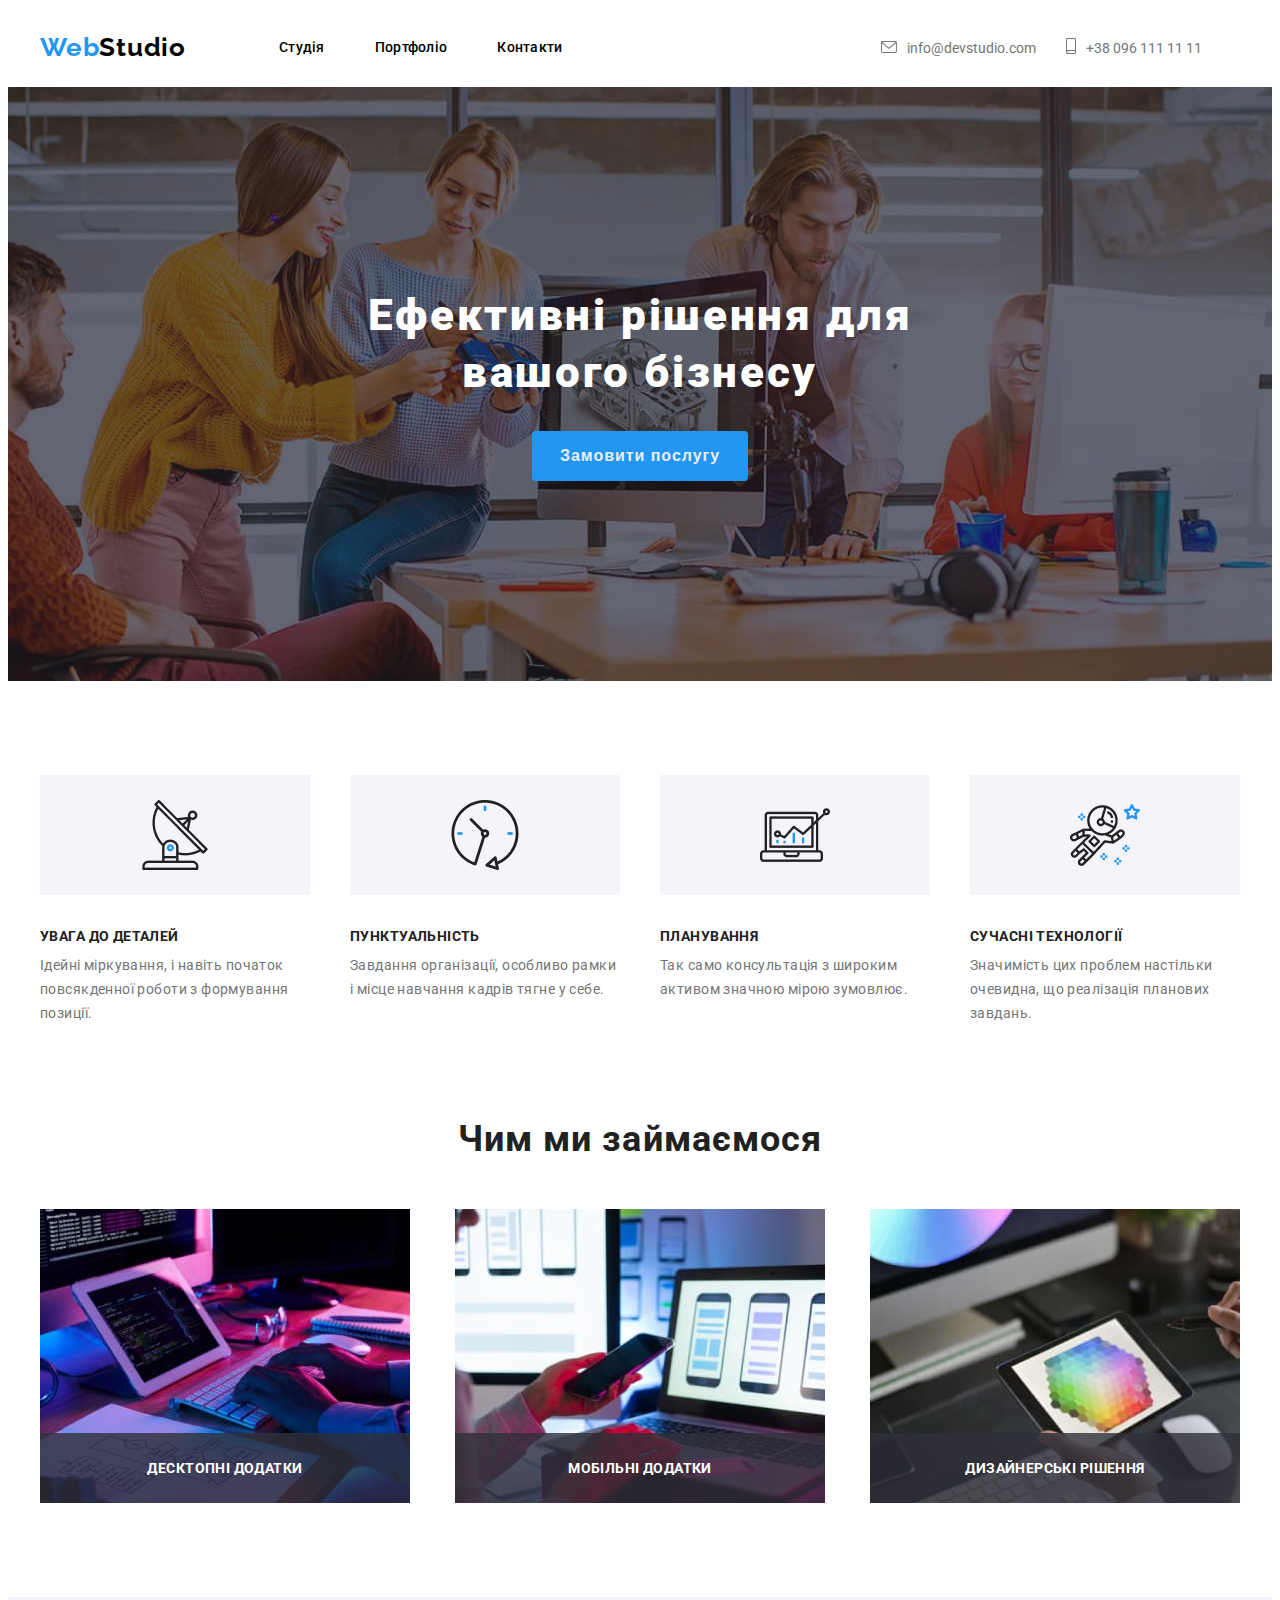
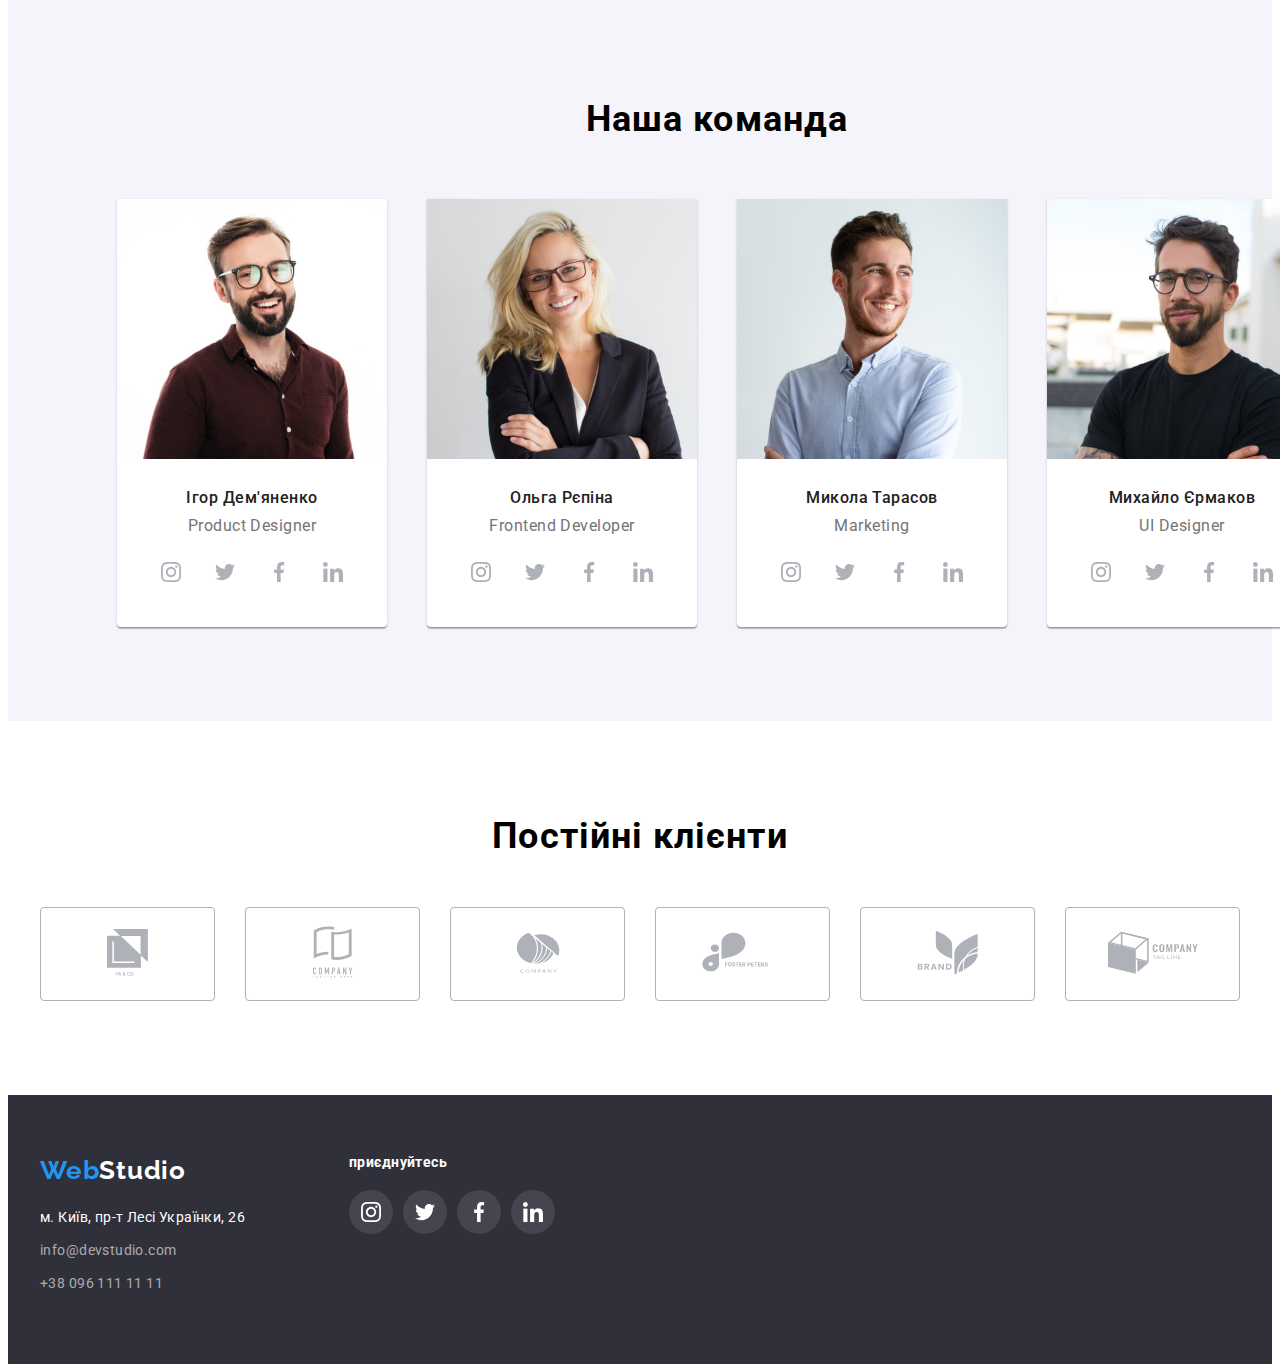
==== commit 9c93767c: "web-studio" ====
--- a/index.html
+++ b/index.html
@@ -107,7 +107,7 @@
                 </div>
             </section>
 
-                <!-- особливасті(картинки 3) -->
+                <!-- особливасті -->
 
             <section class="section-work">
             <div class="container">
@@ -115,9 +115,24 @@
                     <h2 class="section-work-title">Чим ми займаємося</h2>
 
                     <ul class="work-list">
-                        <li class="work-list-item"><img class="work-list-img" src="./img/section-work-first.jpg" alt=""></li>
-                        <li class="work-list-item"><img class="work-list-img" src="./img/section-work-second.jpg" alt=""></li>
-                        <li class="work-list-item"><img class="work-list-img" src="./img/section-work-third.jpg" alt=""></li>
+                        <li class="work-list-item">
+                            <div class="work-list-wrap">
+                                <img class="work-list-img" src="./img/section-work-first.jpg" alt="">
+                                <p class="work-list-desc">Десктопні додатки</p>
+                            </div>
+                        </li>
+                        <li class="work-list-item">
+                            <div class="work-list-wrap">
+                                <img class="work-list-img" src="./img/section-work-second.jpg" alt="">
+                                <p class="work-list-desc">Мобільні додатки</p>
+                            </div>
+                        </li>
+                        <li class="work-list-item">
+                            <div class="work-list-wrap">
+                                <img class="work-list-img" src="./img/section-work-third.jpg" alt="">
+                                <p class="work-list-desc">Дизайнерські рішення</p>
+                            </div>
+                        </li>
                     </ul>
 
             </div>
--- a/css/style.css
+++ b/css/style.css
@@ -93,17 +93,10 @@
     display: flex;
     align-items: center;
     justify-content: center;
-    /* display: block; */
     height: 92px;
     border-radius: 4px;
     border: solid 1px;
-}
-
-.client-ico-link{
-    /* display: block;
-    height: 92px;
-    border-radius: 4px;
-    border: solid 1px; */
+    color: rgba(175, 177, 184);
 }
 
 .client-ico-item:hover{
@@ -324,9 +317,36 @@
     justify-content: space-between;
 }
 
+.work-list-wrap{
+    position: relative;
+}
+
 .work-list-img{
     width: 370px;
     height: 294px;
+}
+
+.work-list-desc{
+    font-size: 14px;
+    font-weight: 700;
+    line-height: 1.1;
+    letter-spacing: 0.03em;
+    text-align: center;
+    text-transform: uppercase;
+
+    color: var(--adress-hero-color);
+
+    position: absolute;
+    bottom: 0;
+    left: 0;
+
+    width: 100%;
+    height: 70px;
+    background-color: rgba(47, 48, 58, 0.8);
+
+    display: flex;
+    justify-content: center;
+    align-items: center;
 }
         /* Команда */
 
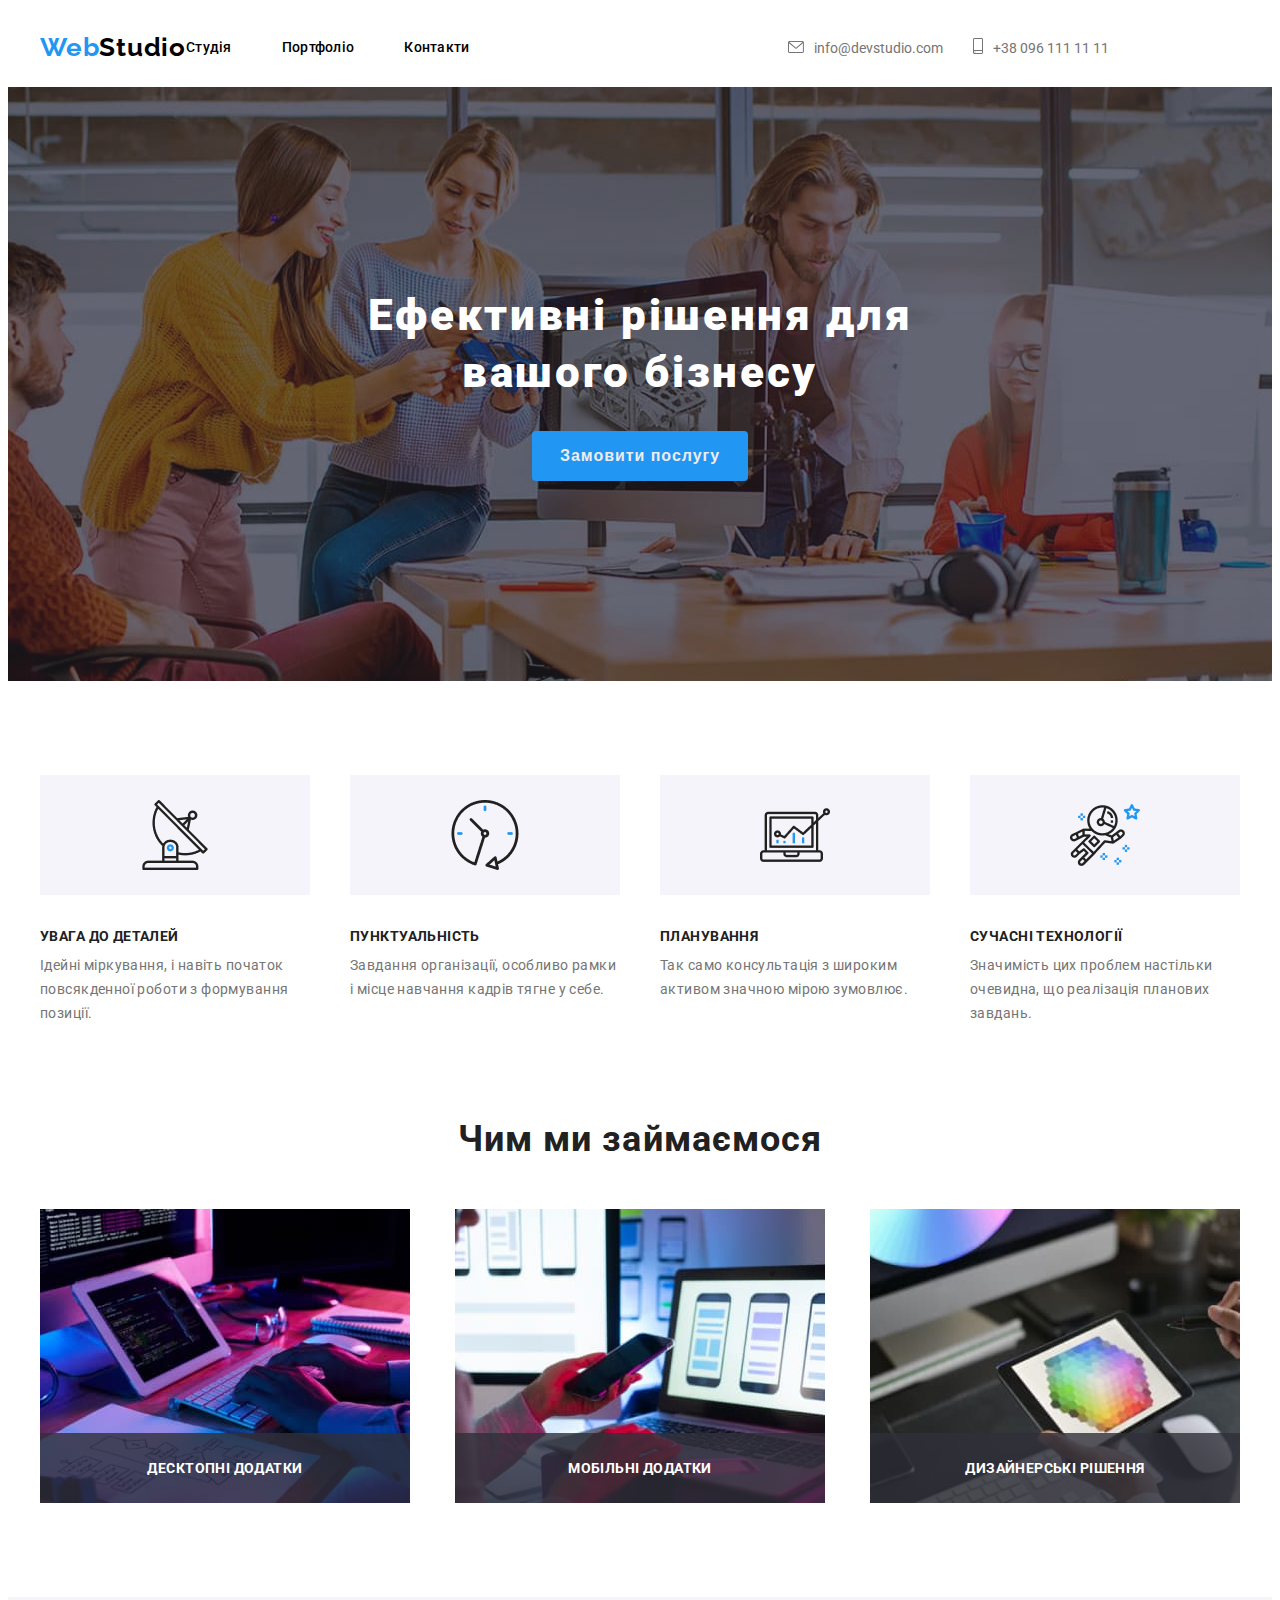
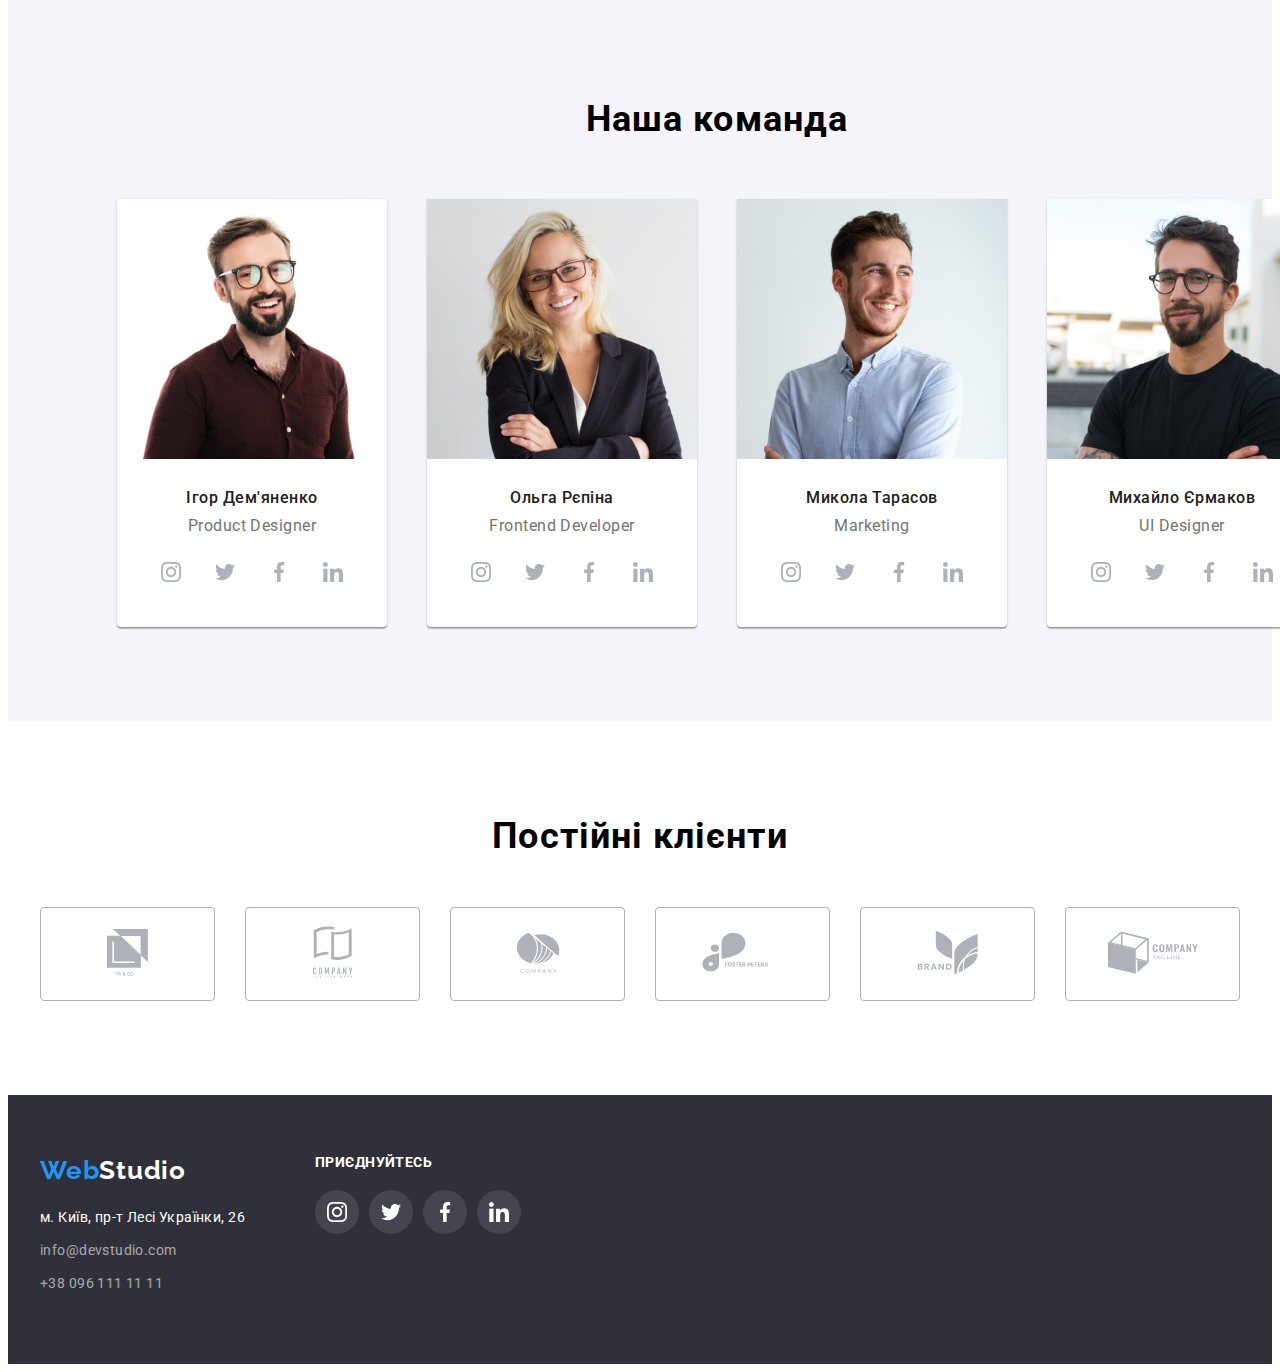
==== commit 15ab69c9: "web-studio" ====
--- a/index.html
+++ b/index.html
@@ -372,40 +372,40 @@
                     </address>
                     </div>
 
-                <div class="join-ico">
-                    <h6 class="join-ico-title">приєднуйтесь</h6>
-
-                    <ul class="join-list">
-                        <li class="join-list-item">
-                            <a class="join-list-link" href="">
-                                <svg class="join-list-svg" width="20" height="20">
-                                    <use href="./symbol-defs.svg#icon-instagram-footer-first"></use>
-                                </svg>
-                            </a>
-                        </li>
-                        <li class="join-list-item">
-                            <a class="join-list-link" href="">
-                                <svg class="join-list-svg" width="20" height="20">
-                                    <use href="./symbol-defs.svg#icon-twitter-footer-second"></use>
-                                </svg>
-                            </a>
-                        </li>
-                        <li class="join-list-item">
-                            <a class="join-list-link" href="">
-                                <svg class="join-list-svg" width="20" height="20">
-                                    <use href="./symbol-defs.svg#icon-facebook-footer-third"></use>
-                                </svg>
-                            </a>
-                        </li>
-                        <li class="join-list-item">
-                            <a class="join-list-link" href="">
-                                <svg class="join-list-svg" width="20" height="20">
-                                    <use href="./symbol-defs.svg#icon-linkedin-footer-fourth"></use>
-                                </svg>
-                            </a>
-                        </li>
-                    </ul>
-                </div>
+                    <div class="join-ico">
+                        <h6 class="join-ico-title">приєднуйтесь</h6>
+
+                        <ul class="join-list">
+                            <li class="join-list-item">
+                                <a class="join-list-link" href="">
+                                    <svg class="join-list-svg" width="20" height="20">
+                                        <use href="./symbol-defs.svg#icon-instagram-footer-first"></use>
+                                    </svg>
+                                </a>
+                            </li>
+                            <li class="join-list-item">
+                                <a class="join-list-link" href="">
+                                    <svg class="join-list-svg" width="20" height="20">
+                                        <use href="./symbol-defs.svg#icon-twitter-footer-second"></use>
+                                    </svg>
+                                </a>
+                            </li>
+                            <li class="join-list-item">
+                                <a class="join-list-link" href="">
+                                    <svg class="join-list-svg" width="20" height="20">
+                                        <use href="./symbol-defs.svg#icon-facebook-footer-third"></use>
+                                    </svg>
+                                </a>
+                            </li>
+                            <li class="join-list-item">
+                                <a class="join-list-link" href="">
+                                    <svg class="join-list-svg" width="20" height="20">
+                                        <use href="./symbol-defs.svg#icon-linkedin-footer-fourth"></use>
+                                    </svg>
+                                </a>
+                            </li>
+                        </ul>
+                    </div>
                 </div>
             </div>
         </footer>
--- a/css/style.css
+++ b/css/style.css
@@ -146,8 +146,6 @@
         letter-spacing: 0.03em;
         text-decoration: none;
 
-        margin-right: 93px;
-
         color: var(--blue-main-color);
     }
        
@@ -456,6 +454,7 @@
     font-weight: 700;
     line-height: 1.1;
     letter-spacing: 0.03em;
+    text-transform: uppercase;
 
     margin-bottom: 20px;
 
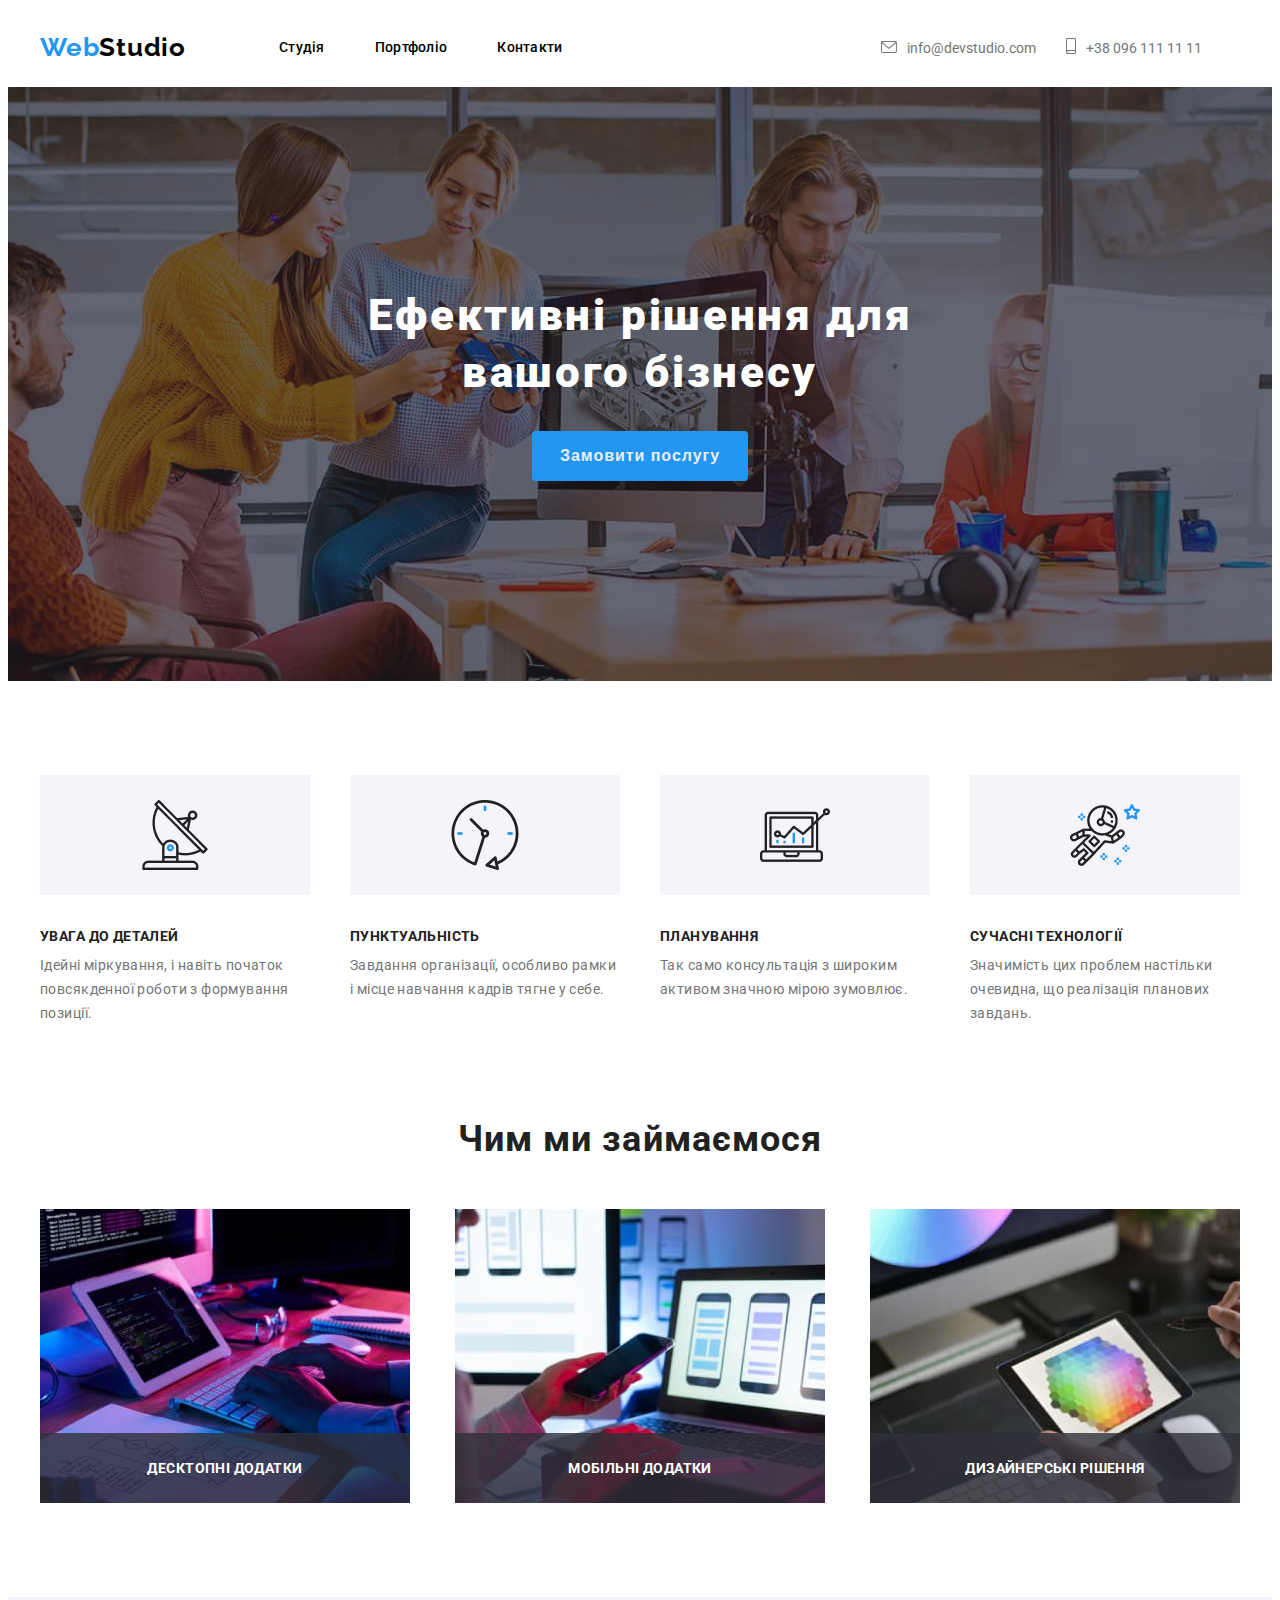
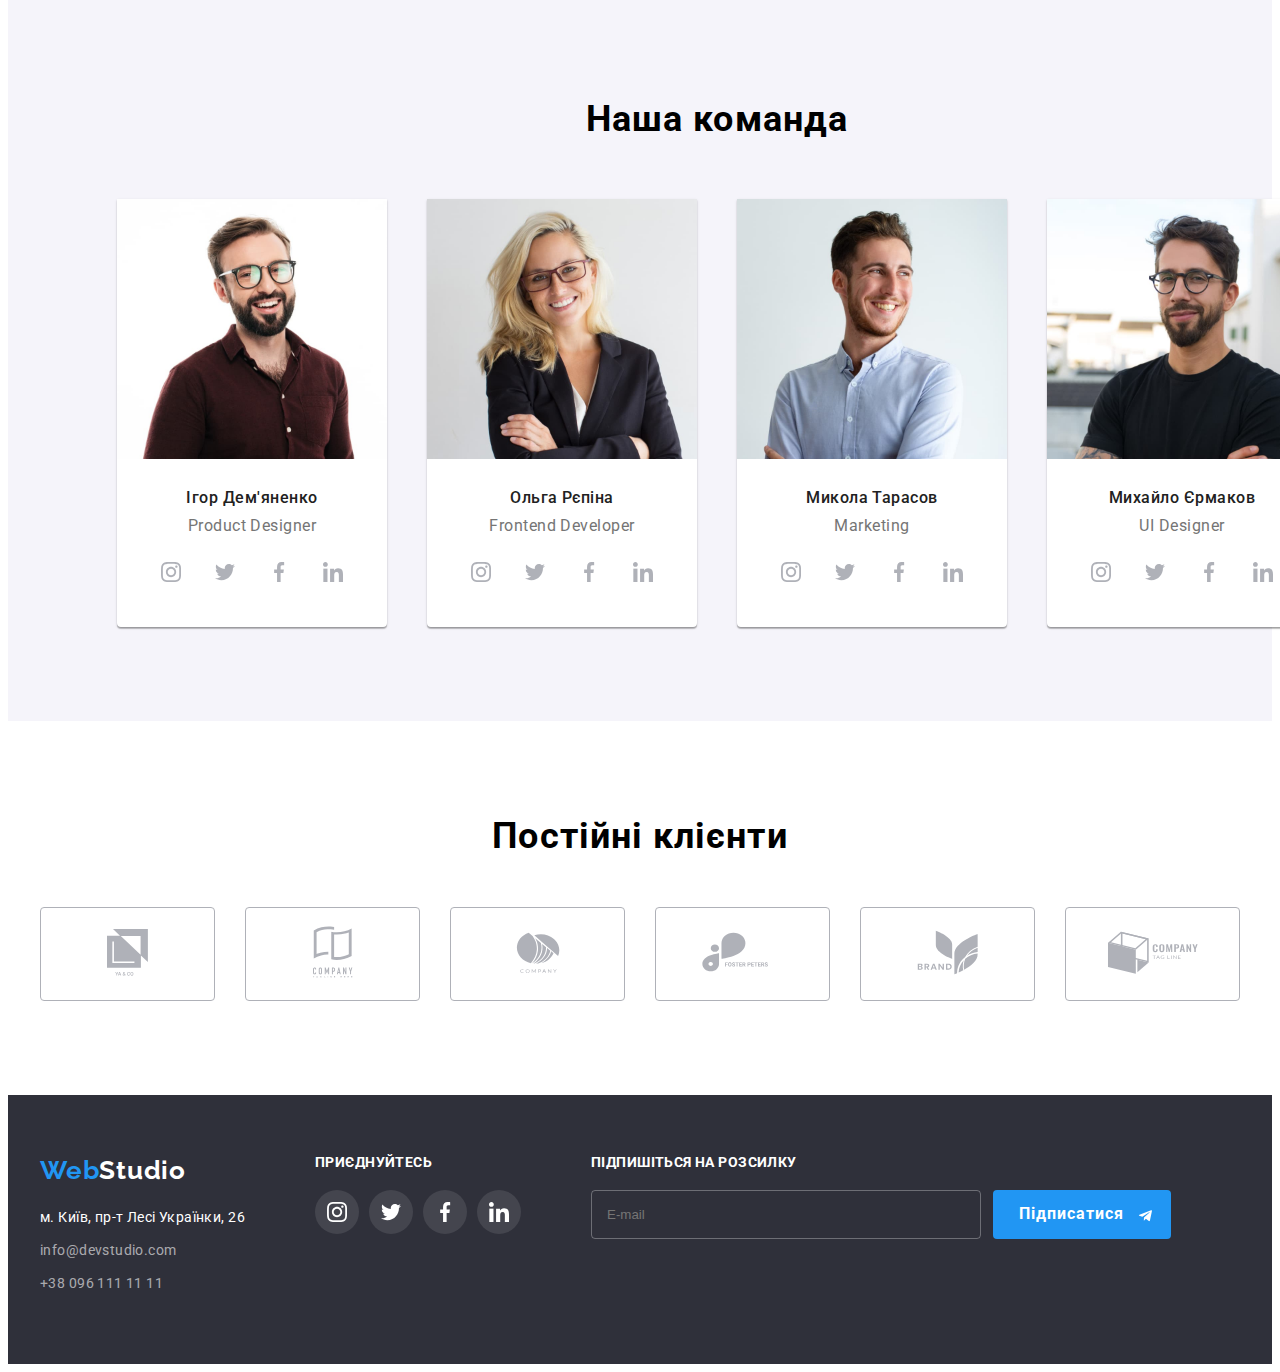
==== commit 91ceef42: "web-studio" ====
--- a/index.html
+++ b/index.html
@@ -71,7 +71,7 @@
 
                 <h1 class="section-hero-title">Ефективні рішення для вашого бізнесу</h1>
 
-                <button class="section-hero-btn">Замовити послугу</button>
+                <button class="section-hero-btn" data-modal-open>Замовити послугу</button>
 
             </div>
             </section>
@@ -171,7 +171,7 @@
                             <li class="icons-list-item">
                                 <a class="icons-list-link" href="">
                                     <svg class="icons-list-svg" width="20" height="20">
-                                        <use href="./symbol-defs.svg#icon-facebook-footer-third"></use>
+                                        <use href="./symbol-defs.svg#icon-facebook-third"></use>
                                     </svg>
                                 </a>
                             </li>
@@ -208,7 +208,7 @@
                                  <li class="icons-list-item">
                                     <a class="icons-list-link" href="">
                                         <svg class="icons-list-svg" width="20" height="20">
-                                            <use href="./symbol-defs.svg#icon-facebook-footer-third"></use>
+                                            <use href="./symbol-defs.svg#icon-facebook-third"></use>
                                         </svg>
                                     </a>
                                 </li>
@@ -246,7 +246,7 @@
                                                                 <li class="icons-list-item">
                                     <a class="icons-list-link" href="">
                                         <svg class="icons-list-svg" width="20" height="20">
-                                            <use href="./symbol-defs.svg#icon-facebook-footer-third"></use>
+                                            <use href="./symbol-defs.svg#icon-facebook-third"></use>
                                         </svg>
                                     </a>
                                 </li>
@@ -284,7 +284,7 @@
                                                                 <li class="icons-list-item">
                                     <a class="icons-list-link" href="">
                                         <svg class="icons-list-svg" width="20" height="20">
-                                            <use href="./symbol-defs.svg#icon-facebook-footer-third"></use>
+                                            <use href="./symbol-defs.svg#icon-facebook-third"></use>
                                         </svg>
                                     </a>
                                 </li>
@@ -393,7 +393,7 @@
                             <li class="join-list-item">
                                 <a class="join-list-link" href="">
                                     <svg class="join-list-svg" width="20" height="20">
-                                        <use href="./symbol-defs.svg#icon-facebook-footer-third"></use>
+                                        <use href="./symbol-defs.svg#icon-facebook-third"></use>
                                     </svg>
                                 </a>
                             </li>
@@ -406,8 +406,92 @@
                             </li>
                         </ul>
                     </div>
+
+                    <div class="footer-form-div">
+                        <h6 class="footer-fotm-title">Підпишіться на розсилку</h6>
+
+                        <form class="footer-form">
+                            <input class="footer-form-input" type="email" name="user-email" placeholder="E-mail">
+                            <button class="footer-form-btn" type="submit">
+                                Підписатися
+                                <a class="footer-form-link" href="#">
+                                    <svg class="footer-form-svg" width="24" height="24">
+                                        <use href="./symbol-defs.svg#icon-Telegram-footer"></use>
+                                    </svg>
+                                </a>
+                            </button>
+                        </form>
+
+                    </div>
                 </div>
             </div>
         </footer>
+
+        <!-- modal -->
+        <div class="backdrop is-hidden" data-modal>
+            <div class="modal">
+                <p class="modal-desc">Залиште свої дані, ми вам передзвонимо</p>
+
+                <button class="modal-btn-close" data-modal-close>
+                    <a class="modal-close-link" href="#">
+                        <svg class="modal-svg-close" width="11" height="11">
+                            <use href="./symbol-defs.svg#icon-close-modal"></use>
+                        </svg>
+                    </a>
+                </button>
+
+                <form class="modal-form" action="">
+                    <label for="" class="modal-label" >
+                        <span class="modal-name-span">Ім'я</span>
+                        <span class="modal-span">
+                            <a class="modal-link" href="#">
+                            <input class="input-name" type="name"  name="user-name" minlength="3" maxlength="10" required>
+                                <svg class="modal-svg" width="12" height="12">
+                                    <use href="./symbol-defs.svg#icon-person-modal"></use>
+                                </svg>
+                            </a>
+                        </span>
+
+                    </label>
+                    <label for="" class="modal-label" >
+                        <span class="modal-name-span">Телефон</span>
+                        <span class="modal-span">
+                            <a class="modal-link" href="#">
+                            <input class="input-tel" type="tel"  name="user-tel" pattern="^380\d{9}$" maxLength="12" required>
+                                <svg class="modal-svg" width="13" height="13">
+                                    <use href="./symbol-defs.svg#icon-phone-modal"></use>
+                                </svg>
+                            </a>
+                        </span>
+
+                    </label>
+                    <label for="" class="modal-label">
+                        <span class="modal-name-span">Пошта</span>
+                        <span class="modal-span">
+                            <a class="modal-link" href="#">
+                            <input class="input-email" type="email"  name="user-email" required>
+                                <svg class="modal-svg" width="15" height="12">
+                                    <use href="./symbol-defs.svg#icon-email-modal"></use>
+                                </svg>
+                            </a>
+                        </span>
+
+                    </label>
+                    <label for="" class="modal-label modal-label-texarea">
+                        <span class="modal-name-span">Коментар</span>
+                        <textarea class="modal-texarea" name="user-message"></textarea>
+                        <div class="modal-coment-wrap">
+                            <input class="input-coment" type="checkbox" name="user-privacy" required>
+                            <span class="modal-span modal-span-privacy">Погоджуюся з розсилкою та приймаю <a class="modal-privacy-link" href="">Умови договору</a></span>
+                        </div>
+
+                        <button class="modal-btn-send" type="submit">Відправити</button>
+                    </label>
+                </form>
+
+            </div>
+        </div>
+
+        <script src="./script.js"></script>
     </body>
 </html>--- a/css/style.css
+++ b/css/style.css
@@ -12,6 +12,184 @@
     --section-hero-bg-color-for-img:rgba(47, 48, 58, 0.4);
 }
 
+    /* ----- */
+
+.backdrop {
+  position: fixed;
+  top: 0;
+  left: 0;
+  width: 100%;
+  height: 100%;
+  background-color: rgba(0, 0, 0, 0.5);
+  opacity: 1;
+}
+
+.backdrop.is-hidden {
+  opacity: 0;
+  pointer-events: none;
+}
+
+.modal {
+  position: absolute;
+  top: 50%;
+  left: 50%;
+  max-width: 528px;
+  max-height: 581px;
+  background-color: var(--adress-hero-color);
+  transform: translate(-50%, -50%);
+
+  padding: 40px;
+
+  display: flex;
+  flex-direction: column;
+}
+
+.modal-desc{
+    font-size: 20px;
+    font-weight: 700;
+    line-height: 1.1;
+    letter-spacing: 0.03em;
+    text-align: center;
+
+    padding-bottom: 12px;
+}
+
+.modal-name-span{
+    font-size: 12px;
+    font-weight: 400;
+    line-height: 1.1;
+    letter-spacing: 0.01em;
+
+    color: var(--p-color);
+
+    padding-bottom: 4px;
+}
+
+.modal-btn-close{
+    position: absolute;
+
+    padding: 6px;
+
+    top: 14px;
+    right: 14px;
+}
+
+.modal-btn-close:hover{
+    color: var(--blue-main-color);
+}
+
+.modal-close-link{
+    position: sticky;
+
+    width: 30px;
+    height: 30px;
+
+    display: flex;
+    justify-content: center;
+    align-items: center;
+
+    border-radius: 50%;
+}
+
+.modal-link:focus-within{
+    color: var(--blue-main-color);
+}
+
+.modal-svg-close{
+    fill: currentColor;
+}
+
+.modal-form{
+    display: flex;
+    flex-direction: column;
+    gap: 10px;
+}
+
+.modal-label{
+
+}
+
+.input-name, .input-email, .input-tel{
+    width: 100%;
+    height: 40px;
+
+    padding-left: 42px;
+
+    border-radius: 4px;
+
+    border: 1px solid rgba(33, 33, 33, 0.2)
+}
+
+.input-tel, .input-email, .input-name, .input-coment, .modal-texarea:focus-within{
+    outline-color: var(--blue-main-color);
+}
+
+.modal-span{
+    position: relative;
+}
+
+.modal-svg{
+    fill: currentColor;
+
+    position: absolute;
+
+    top: 0px;
+    left: 12px;
+}
+
+.modal-coment-wrap{
+    padding-bottom: 30px;
+}
+
+.modal-span-privacy{
+    font-size: 14px;
+    font-weight: 400;
+    line-height: 1.7;
+    letter-spacing: 0.03em;
+
+    padding-left: 8px;
+}
+
+.modal-privacy-link{
+    color: var(--blue-main-color);
+
+    border-bottom: 1px solid var(--blue-main-color);
+}
+
+.modal-label-texarea{
+
+}
+
+.modal-texarea{
+    resize: none;
+
+    min-width: 448px;
+    min-height: 138px;
+
+    border: 1px solid rgba(33, 33, 33, 0.2)
+}
+
+.modal-btn-send{
+    font-size: 16px;
+    font-weight: 700;
+    line-height: 1.8;
+    letter-spacing: 0.06em;
+
+    color: var(--adress-hero-color);
+    background-color: var(--blue-main-color);
+
+    padding: 10px 52px;
+
+    display: block;
+    margin: 0 auto;
+}
+
+.no-scroll {
+  overflow: hidden;
+}
+
+    /* ------ */
+
 .container{
     padding-left: 15px;
     padding-right: 15px;  
@@ -166,6 +344,8 @@
 .nav-list{
     display: flex;
     gap: 50px;
+
+    margin-left: 93px;
 }
 
 .nav-list-link:hover{
@@ -481,4 +661,68 @@
 
 .adress-list-item{
     margin-bottom: 9px;
+}
+
+.footer-fotm-title{
+    font-size: 14px;
+    font-weight: 700;
+    line-height: 1.1;
+    letter-spacing: 0.03em;
+    text-transform: uppercase;
+
+    color: var(--adress-hero-color);
+
+    padding-bottom: 20px;
+}
+
+.footer-form{
+    display: flex;
+    gap: 12px;
+}
+
+.footer-form-input{
+    background-color: inherit;
+    border: 1px solid rgba(255, 255, 255, 0.3);
+    border-radius: 4px;
+
+    padding: 15px;
+
+    width: 358px;
+
+    color: var(--adress-hero-color);
+}
+
+.footer-form-input{
+    outline: none;
+}
+
+.footer-form-btn{
+    font-family: Roboto;
+    font-size: 16px;
+    font-weight: 700;
+    line-height: 1.8;
+    letter-spacing: 0.06em;
+    text-align: center;
+    
+    color: var(--adress-hero-color);
+    background-color: var(--blue-main-color);
+
+    padding: 10px 13px 10px 26px;
+
+    display: flex;
+    align-items: center;
+    gap: 10px;
+
+    border-radius: 4px;
+}
+
+.footer-form-link{
+    color: var(--adress-hero-color);
+
+    width: 24px;
+    height: 24px;
+}
+
+.footer-form-svg{
+    fill: currentColor;
 }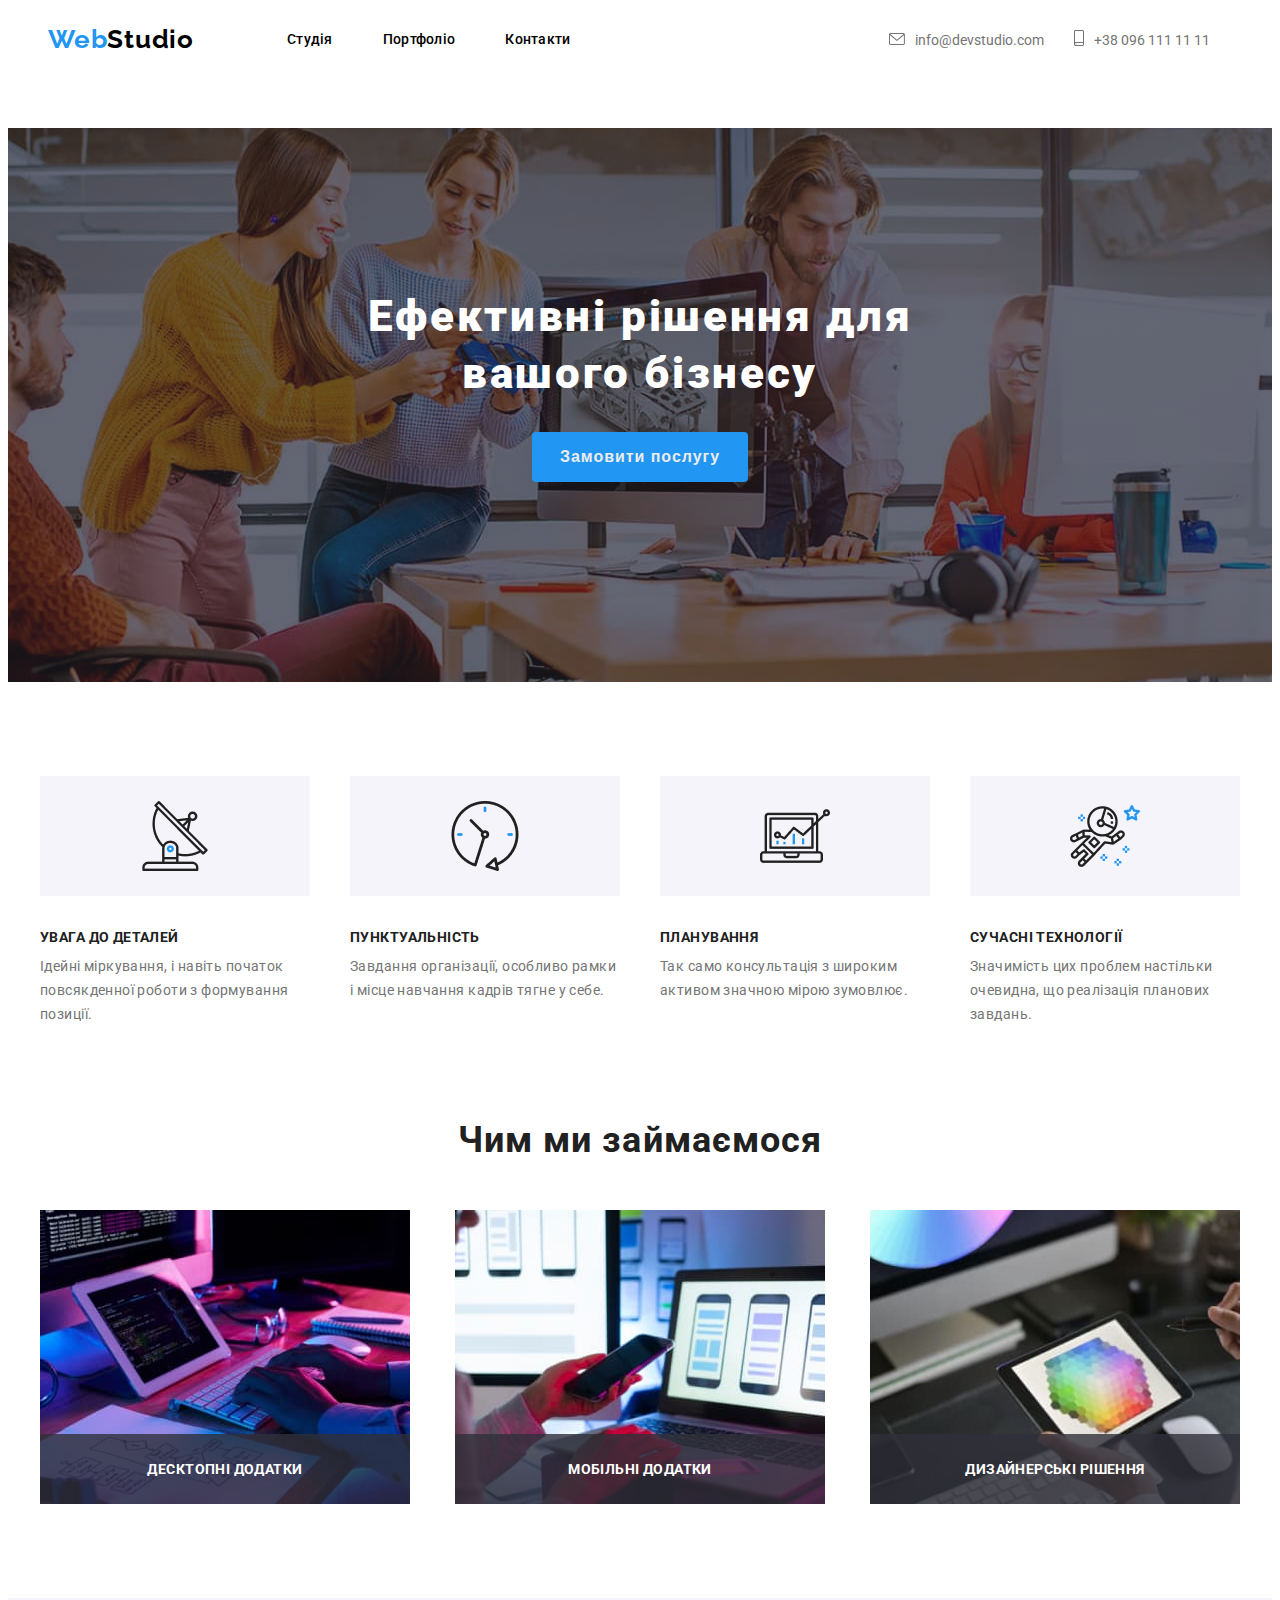
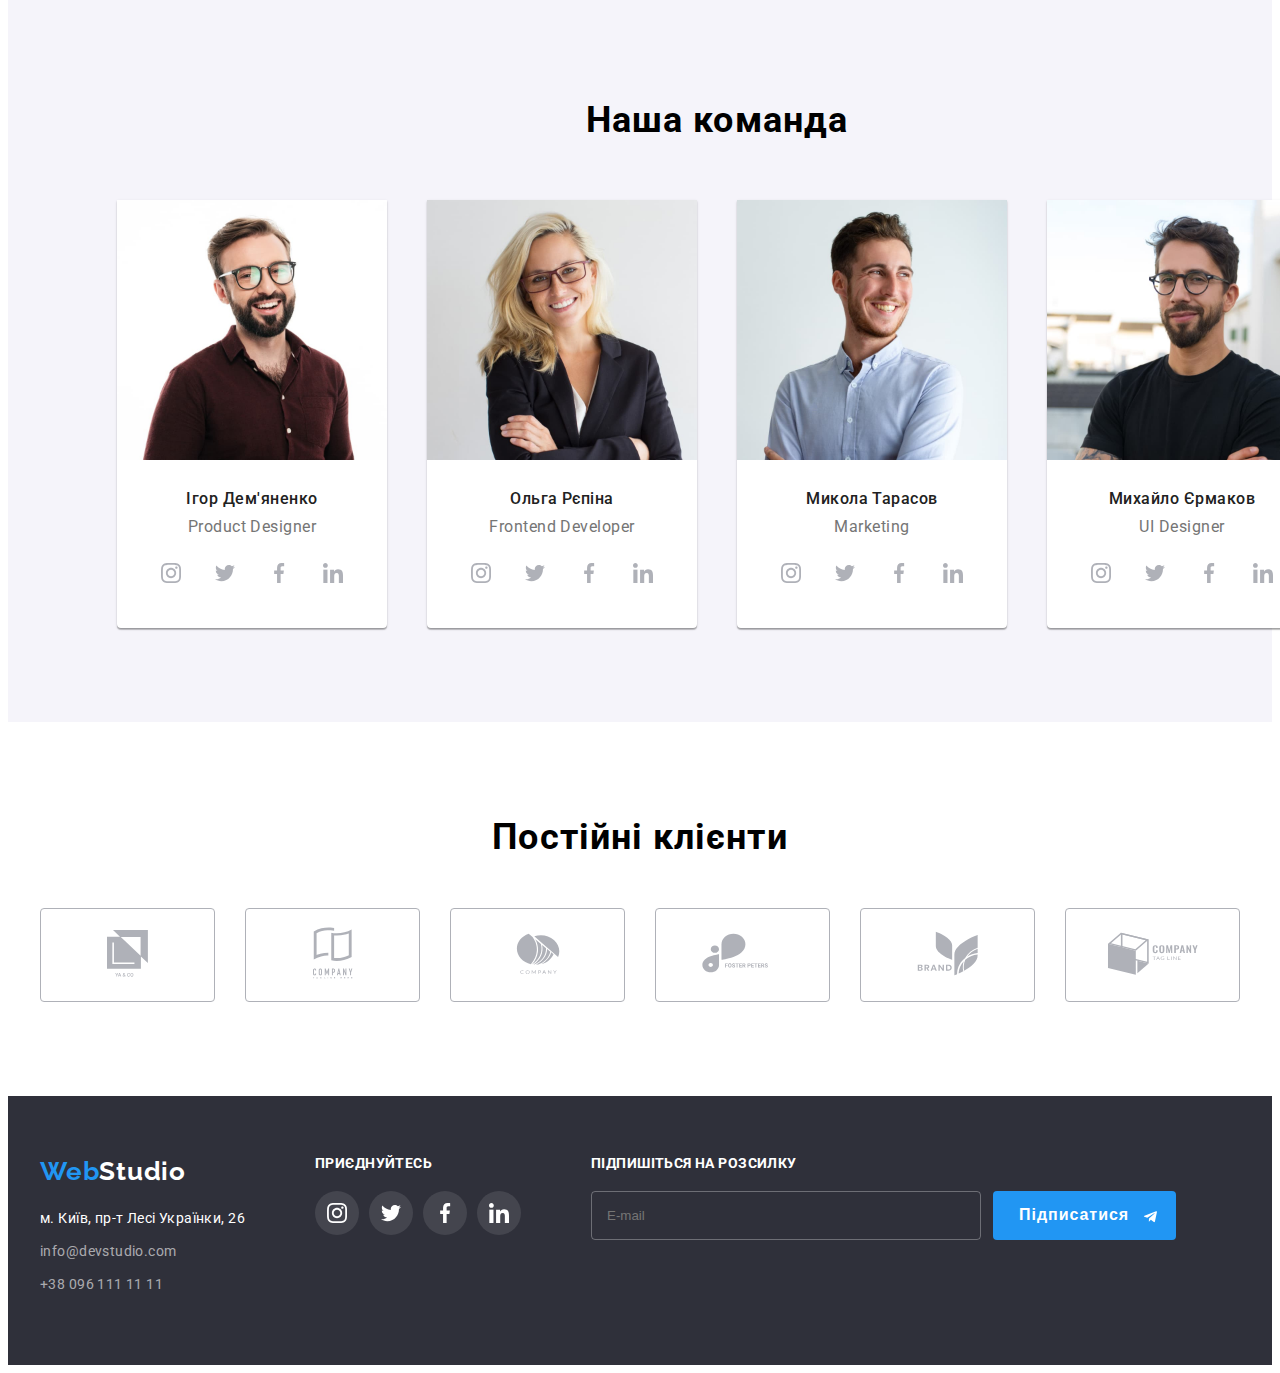
==== commit 15af5ca1: "overlay" ====
--- a/index.html
+++ b/index.html
@@ -33,9 +33,9 @@
                         <nav class="nav">
 
                             <ul class="nav-list">
-                                <li class="nav-list-item"><a class="nav-list-link" href="">Студія</a></li>
-                                <li class="nav-list-item"><a class="nav-list-link" href="./portfolio.html">Портфоліо</a></li>
-                                <li class="nav-list-item"><a class="nav-list-link" href="">Контакти</a></li>
+                                <li class="nav-list-item"><a class="nav-list-link nav-list-link-first" href="./index.html">Студія</a></li>
+                                <li class="nav-list-item"><a class="nav-list-link nav-list-link-sec" href="./portfolio.html">Портфоліо</a></li>
+                                <li class="nav-list-item"><a class="nav-list-link nav-list-link-third" href="">Контакти</a></li>
                             </ul>
 
                         </nav>
@@ -414,11 +414,9 @@
                             <input class="footer-form-input" type="email" name="user-email" placeholder="E-mail">
                             <button class="footer-form-btn" type="submit">
                                 Підписатися
-                                <a class="footer-form-link" href="#">
                                     <svg class="footer-form-svg" width="24" height="24">
                                         <use href="./symbol-defs.svg#icon-Telegram-footer"></use>
                                     </svg>
-                                </a>
                             </button>
                         </form>
 
@@ -492,6 +490,11 @@
             </div>
         </div>
 
-        <script src="./script.js"></script>
+        <script src="./script.js">
+            const header=document.getElementById("header");
+            const headerHeight=header.offsetHeight;
+            const body=document.getElementById("body");
+            body.style.paddingTop=headerHeight +"px";
+        </script>
     </body>
 </html>--- a/css/style.css
+++ b/css/style.css
@@ -72,6 +72,8 @@
 
     top: 14px;
     right: 14px;
+
+    background-color: inherit;
 }
 
 .modal-btn-close:hover{
@@ -156,9 +158,6 @@
     border-bottom: 1px solid var(--blue-main-color);
 }
 
-.modal-label-texarea{
-
-}
 
 .modal-texarea{
     resize: none;
@@ -200,6 +199,17 @@
 
 .header{
     padding: 24px 0;
+
+    background-color: white;
+
+    z-index: 1;
+
+    position: fixed;
+
+    min-height: 80px;
+    width: 100%;
+
+    top: 0;
 }
 
 .header-wrap{
@@ -338,6 +348,8 @@
 body{
     font-family: Roboto;
     font-size: 14px;
+
+    padding-top: 80px;
 }
         /* Шапка */
 
@@ -346,10 +358,63 @@
     gap: 50px;
 
     margin-left: 93px;
+
+    position: relative;
 }
 
 .nav-list-link:hover{
     color: var(--blue-main-color);
+}
+
+.nav-list-link-first:hover:before{
+    content: "";
+
+    display: block;
+    
+    border: 4px solid var(--blue-main-color);
+
+    border-radius: 2px;
+
+    height: 4px;
+    width: 48px;
+
+    position: absolute;
+
+    bottom:-32px;
+}
+
+.nav-list-link-sec:hover:before{
+    content: "";
+
+    display: block;
+    
+    border: 4px solid var(--blue-main-color);
+
+    border-radius: 2px;
+
+    height: 4px;
+    width: 72px;
+
+    position: absolute;
+
+    bottom:-32px;
+}
+
+.nav-list-link-third:hover:before{
+    content: "";
+
+    display: block;
+    
+    border: 4px solid var(--blue-main-color);
+
+    border-radius: 2px;
+
+    height: 4px;
+    width: 64px;
+
+    position: absolute;
+
+    bottom:-32px;
 }
 
 .nav-list-item, .nav-list-link, .contacts-list-item{
@@ -672,7 +737,7 @@
 
     color: var(--adress-hero-color);
 
-    padding-bottom: 20px;
+    margin-bottom: 20px;
 }
 
 .footer-form{
@@ -697,7 +762,6 @@
 }
 
 .footer-form-btn{
-    font-family: Roboto;
     font-size: 16px;
     font-weight: 700;
     line-height: 1.8;
@@ -714,13 +778,6 @@
     gap: 10px;
 
     border-radius: 4px;
-}
-
-.footer-form-link{
-    color: var(--adress-hero-color);
-
-    width: 24px;
-    height: 24px;
 }
 
 .footer-form-svg{
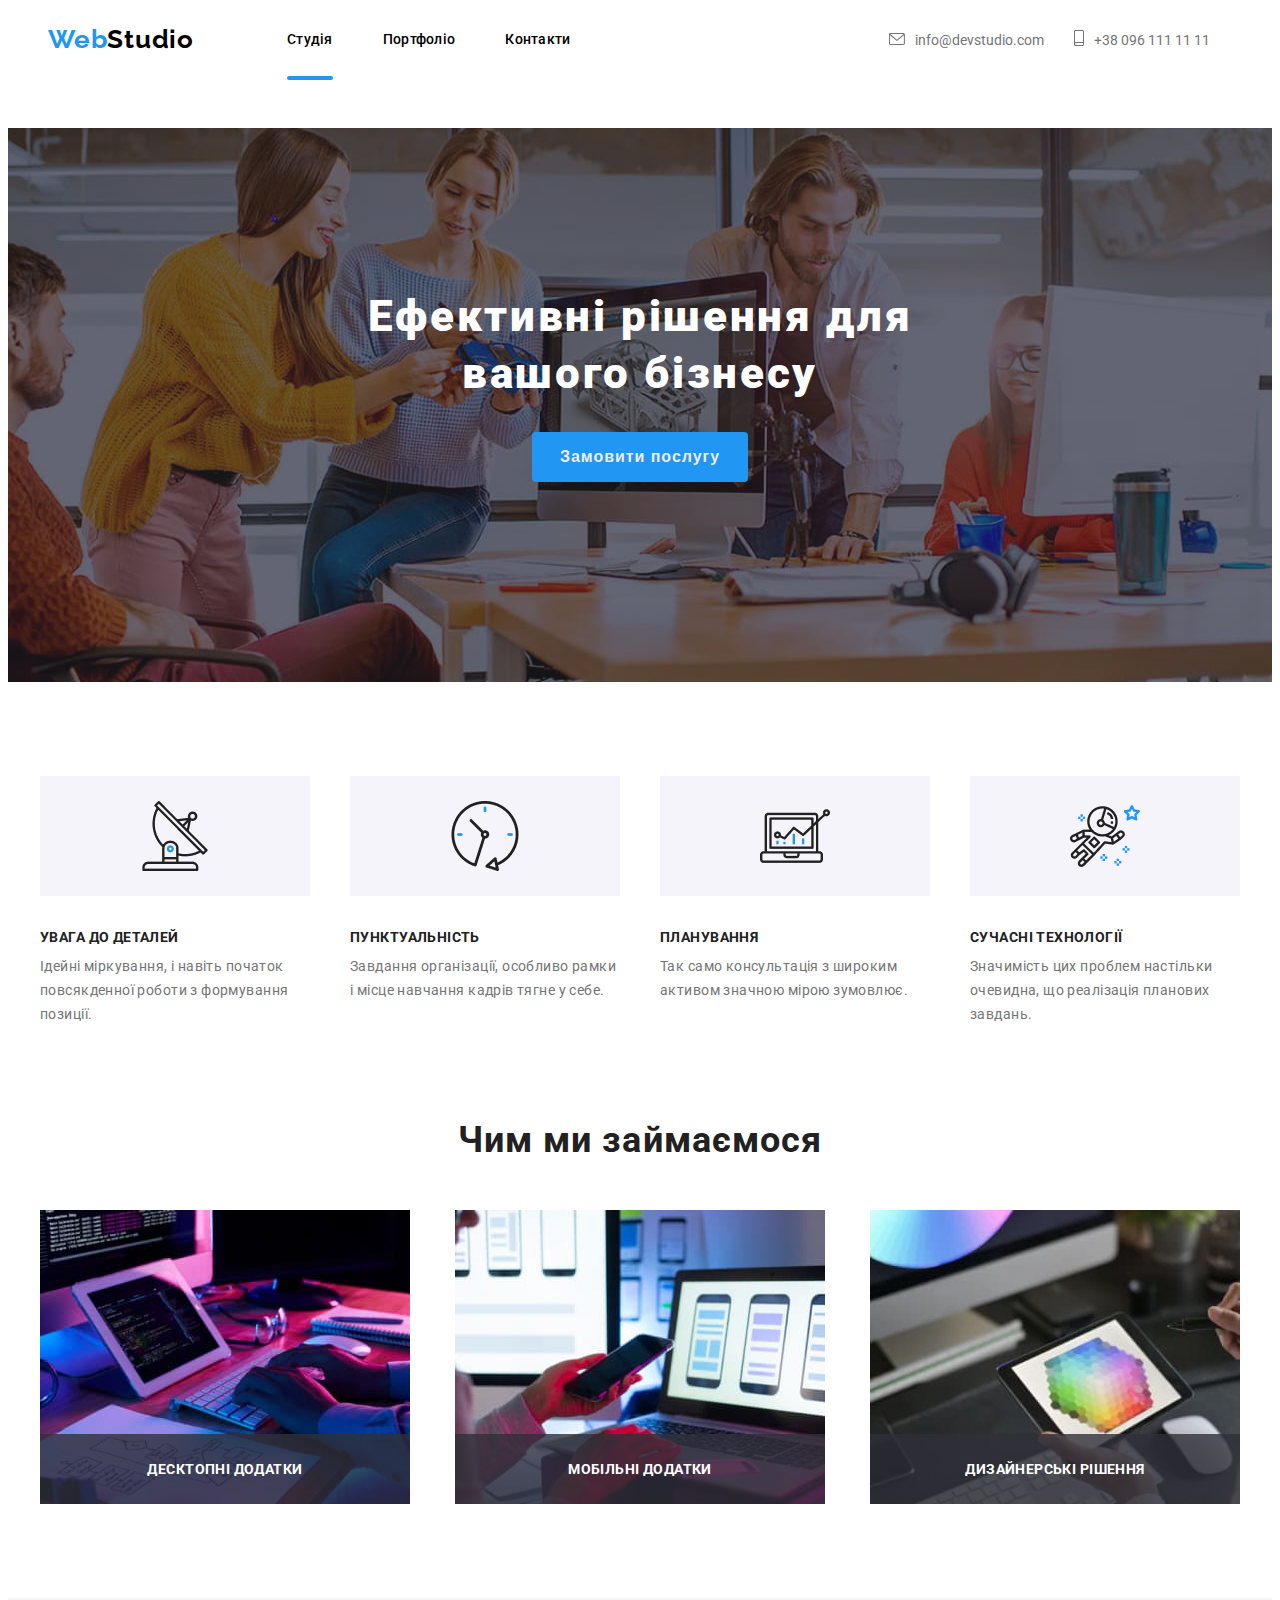
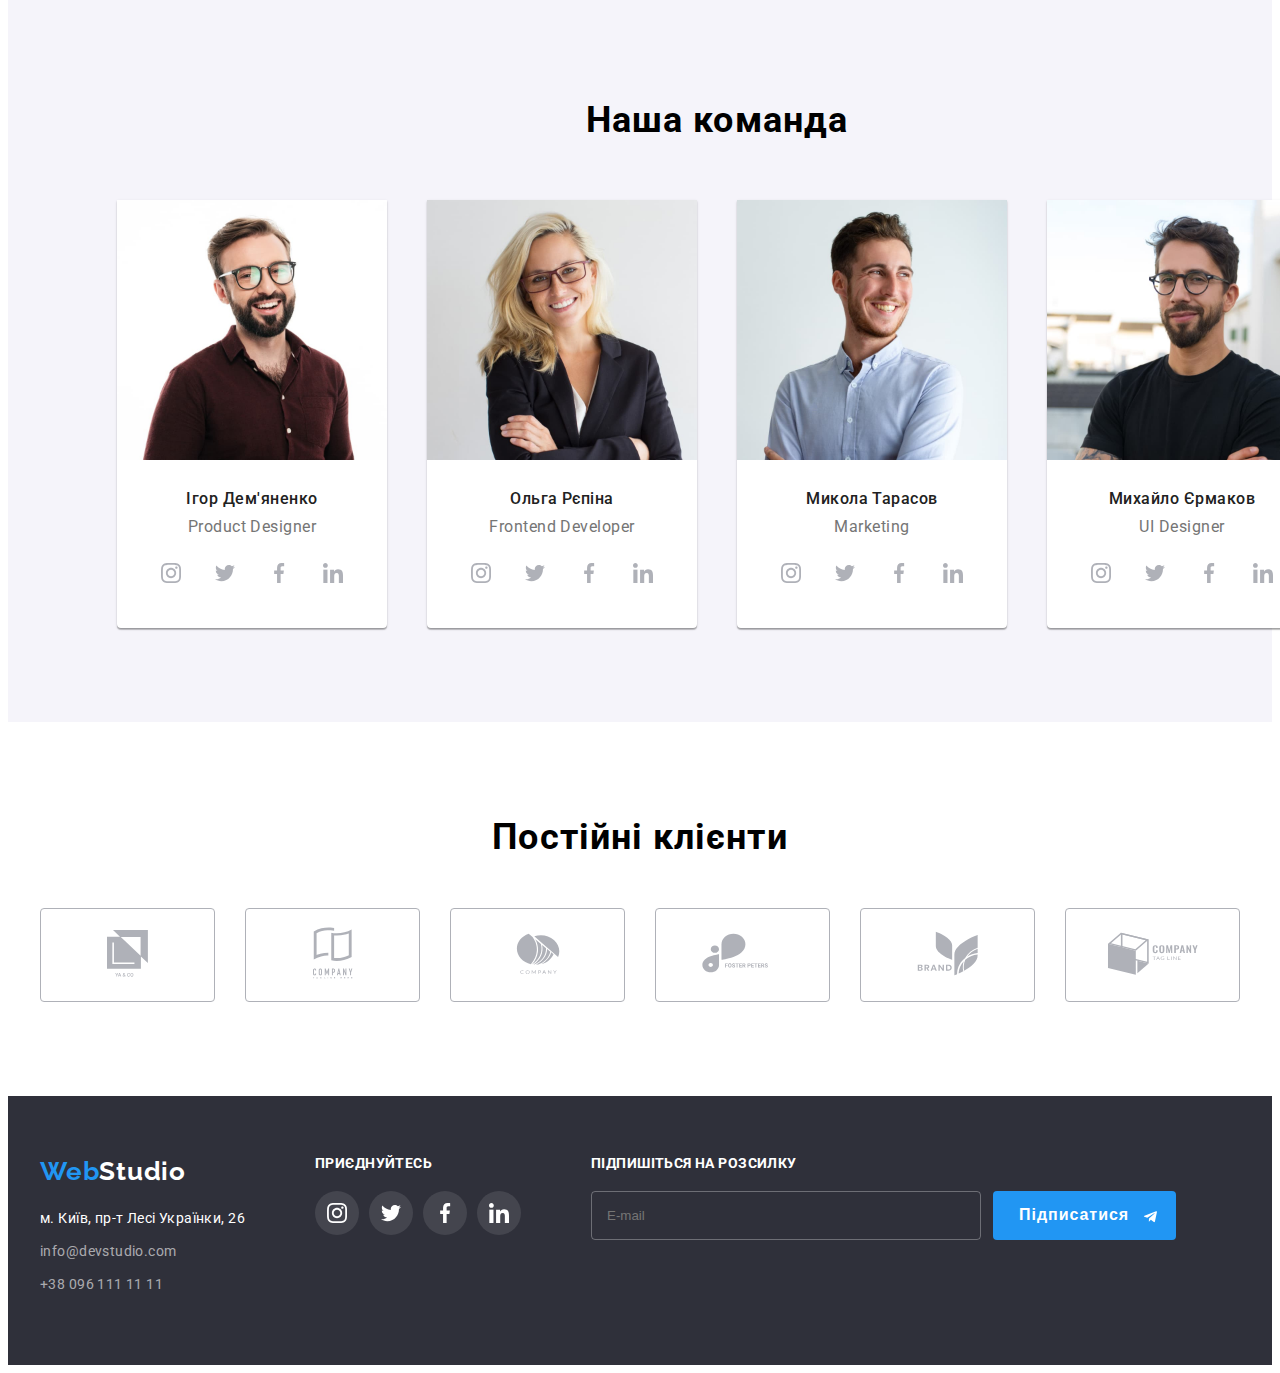
==== commit 0918dbaf: "web-stud" ====
--- a/index.html
+++ b/index.html
@@ -22,18 +22,18 @@
         <link rel="stylesheet" href="./css/style.css">
 
     </head>
-    <body>
-        <header class="header">
+    <body id="body">
+        <header id="header" class="header">
 
             <!-- інформація з верху сайта -->
                 <div class="container">
                     <div class="header-wrap">
-                        <a class="logo">Web<span class="logo-header">Studio</span> </a>
+                        <a class="logo" href="./index.html">Web<span class="logo-header">Studio</span></a>
                     
                         <nav class="nav">
 
                             <ul class="nav-list">
-                                <li class="nav-list-item"><a class="nav-list-link nav-list-link-first" href="./index.html">Студія</a></li>
+                                <li class="nav-list-item"><a class="nav-list-link nav-list-link-current" href="./index.html">Студія</a></li>
                                 <li class="nav-list-item"><a class="nav-list-link nav-list-link-sec" href="./portfolio.html">Портфоліо</a></li>
                                 <li class="nav-list-item"><a class="nav-list-link nav-list-link-third" href="">Контакти</a></li>
                             </ul>
@@ -490,11 +490,6 @@
             </div>
         </div>
 
-        <script src="./script.js">
-            const header=document.getElementById("header");
-            const headerHeight=header.offsetHeight;
-            const body=document.getElementById("body");
-            body.style.paddingTop=headerHeight +"px";
-        </script>
+        <script src="./script.js"></script>
     </body>
 </html>--- a/css/style.css
+++ b/css/style.css
@@ -107,10 +107,6 @@
     gap: 10px;
 }
 
-.modal-label{
-
-}
-
 .input-name, .input-email, .input-tel{
     width: 100%;
     height: 40px;
@@ -366,61 +362,23 @@
     color: var(--blue-main-color);
 }
 
-.nav-list-link-first:hover:before{
+.nav-list-link-current::before{
     content: "";
-
-    display: block;
-    
-    border: 4px solid var(--blue-main-color);
-
+    position: absolute;
+    bottom: 0;
+    left:0;
+    width: 100%;
+    height: 4px;
     border-radius: 2px;
-
-    height: 4px;
-    width: 48px;
-
-    position: absolute;
-
-    bottom:-32px;
-}
-
-.nav-list-link-sec:hover:before{
-    content: "";
-
-    display: block;
-    
-    border: 4px solid var(--blue-main-color);
-
-    border-radius: 2px;
-
-    height: 4px;
-    width: 72px;
-
-    position: absolute;
-
-    bottom:-32px;
-}
-
-.nav-list-link-third:hover:before{
-    content: "";
-
-    display: block;
-    
-    border: 4px solid var(--blue-main-color);
-
-    border-radius: 2px;
-
-    height: 4px;
-    width: 64px;
-
-    position: absolute;
-
-    bottom:-32px;
+    background-color: rgba(33, 150, 243, 1);
+    margin-bottom: -33px;
 }
 
 .nav-list-item, .nav-list-link, .contacts-list-item{
     font-weight: 500;
     line-height: 1.1;
     letter-spacing: 0.02em;
+    position: relative;
 }
 
         /* Секція герой */
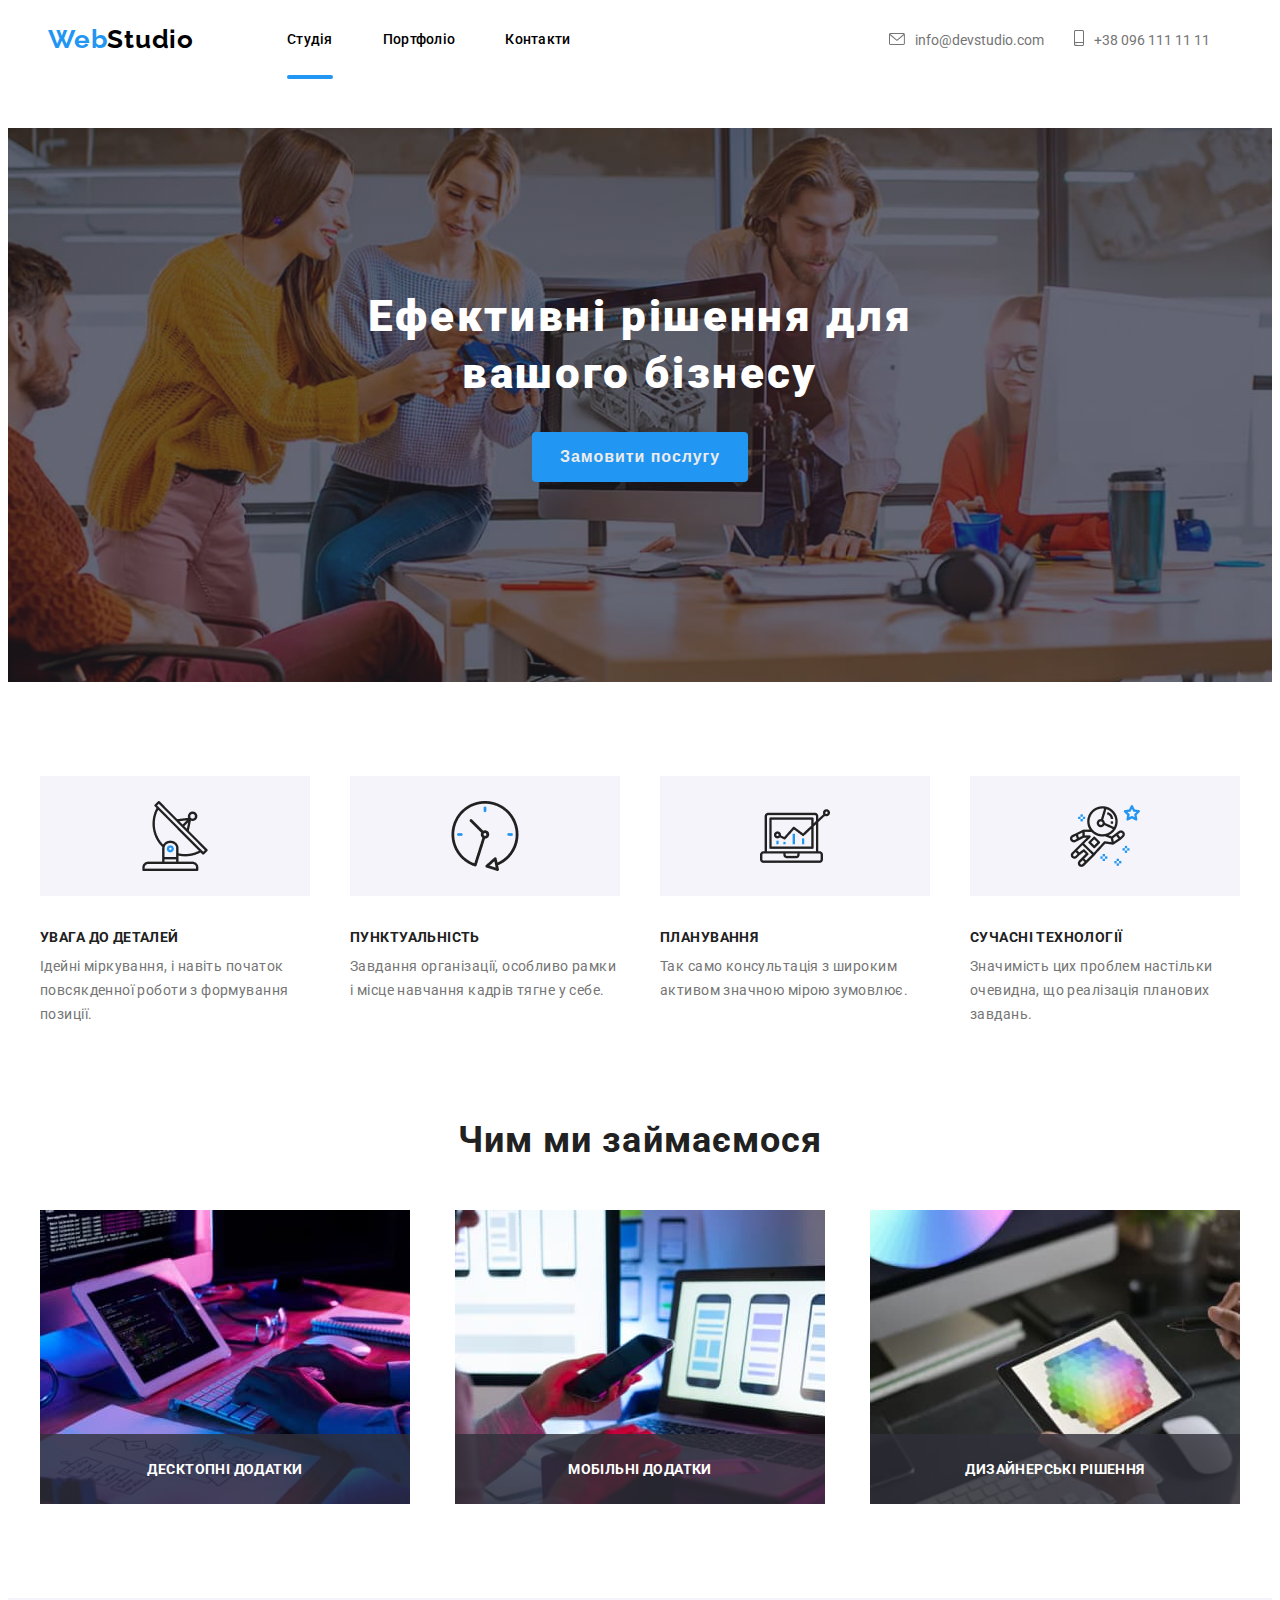
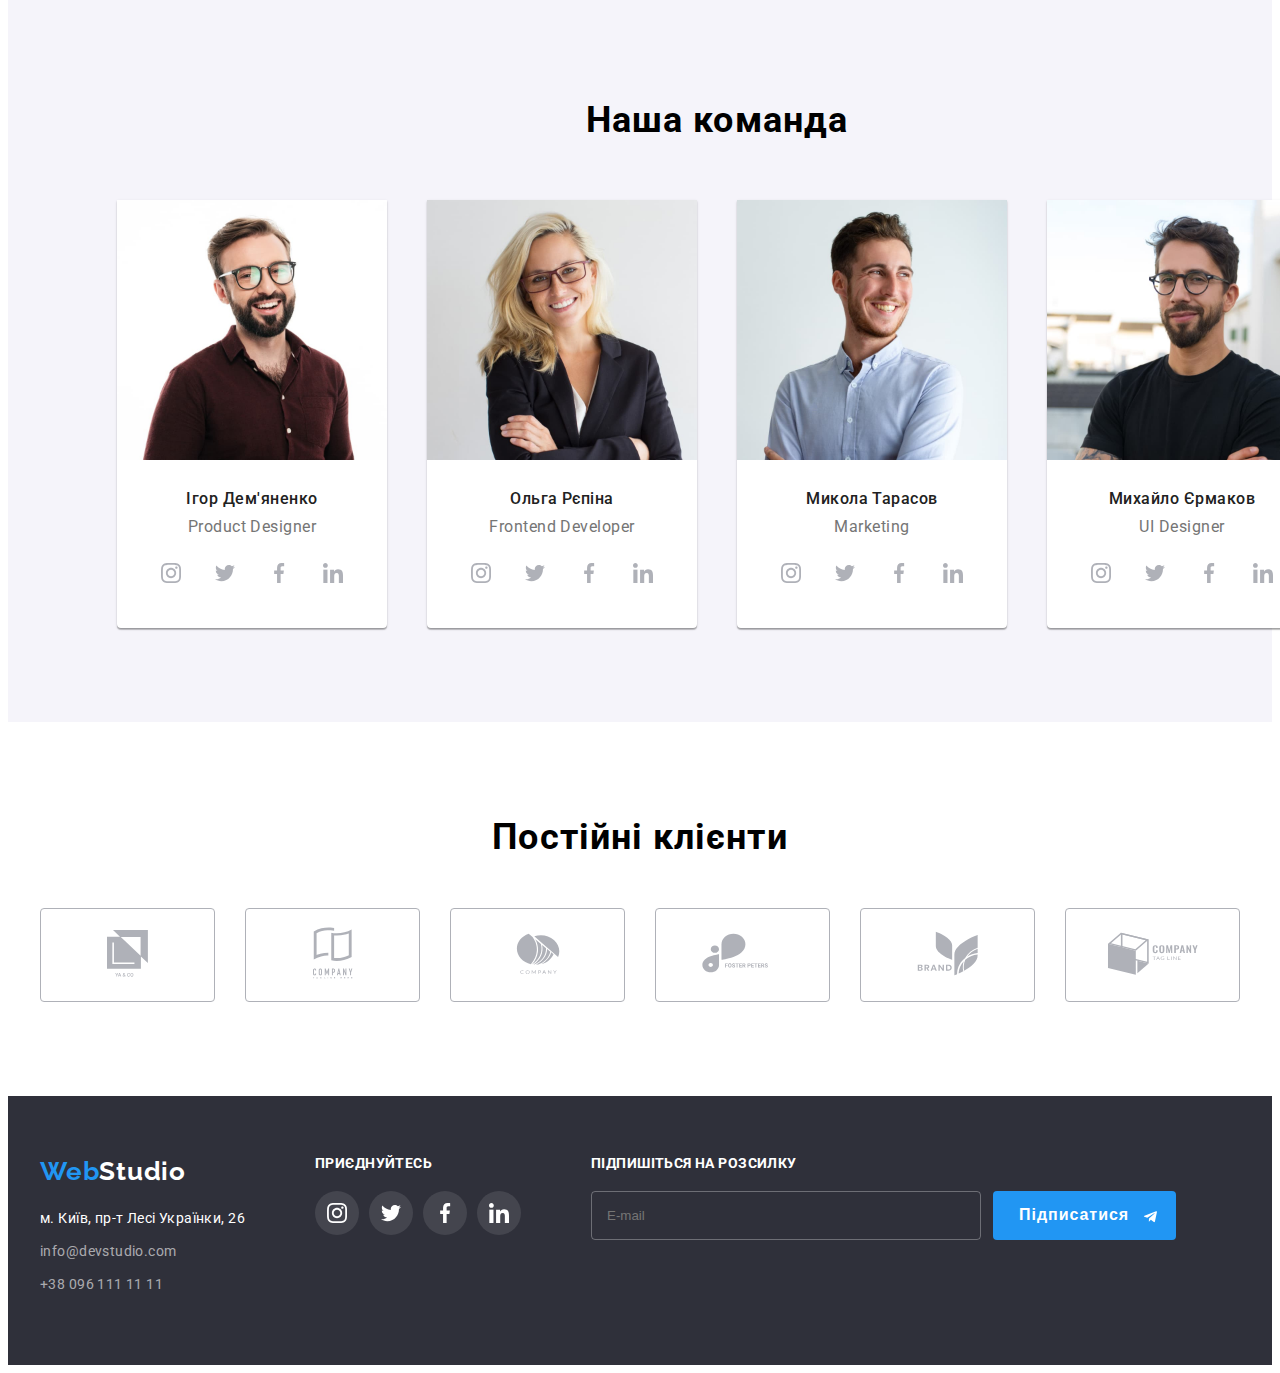
==== commit 56a255d3: "anim" ====
--- a/index.html
+++ b/index.html
@@ -3,7 +3,7 @@
     <head>
         <meta charset="UTF-8">
         <meta name="viewport" content="width=device-width, initial-scale=1.0"> 
-        <title>Document</title>
+        <title>WebStudio</title>
 
         <link
         rel="stylesheet"
@@ -20,6 +20,8 @@
         <link rel="stylesheet" href="./css/reset.css">
 
         <link rel="stylesheet" href="./css/style.css">
+
+        <link rel="stylesheet" href="https://cdnjs.cloudflare.com/ajax/libs/animate.css/4.1.1/animate.min.css"/>
 
     </head>
     <body id="body">
--- a/css/style.css
+++ b/css/style.css
@@ -12,6 +12,16 @@
     --section-hero-bg-color-for-img:rgba(47, 48, 58, 0.4);
 }
 
+@keyframes ani {
+    0% {
+        opacity: 0;
+    }
+
+    100% {
+        opacity: 1;
+    }
+  }
+
     /* ----- */
 
 .backdrop {
@@ -91,10 +101,13 @@
     align-items: center;
 
     border-radius: 50%;
+
+    transition: 250ms cubic-bezier(0.4, 0, 0.2, 1);
 }
 
 .modal-link:focus-within{
     color: var(--blue-main-color);
+    
 }
 
 .modal-svg-close{
@@ -115,7 +128,8 @@
 
     border-radius: 4px;
 
-    border: 1px solid rgba(33, 33, 33, 0.2)
+    border: 1px solid rgba(33, 33, 33, 0.2);
+    
 }
 
 .input-tel, .input-email, .input-name, .input-coment, .modal-texarea:focus-within{
@@ -254,6 +268,8 @@
     justify-content: center;
     border-radius: 50%;
     color: rgba(175, 177, 184);
+
+    transition: 250ms cubic-bezier(0.4, 0, 0.2, 1);
 }
 
 .icons-list-link:hover{
@@ -281,6 +297,8 @@
     border-radius: 4px;
     border: solid 1px;
     color: rgba(175, 177, 184);
+
+    transition: 250ms cubic-bezier(0.4, 0, 0.2, 1);
 }
 
 .client-ico-item:hover{
@@ -309,6 +327,8 @@
     border-radius: 50%;
     color: var(--adress-hero-color);
     background-color: rgba(255, 255, 255, 0.1);
+
+    transition: 250ms cubic-bezier(0.4, 0, 0.2, 1);
 }
 
 .join-list-link:hover{
@@ -328,7 +348,6 @@
         font-weight: 700;
         line-height: 31px;
         letter-spacing: 0.03em;
-        text-decoration: none;
 
         color: var(--blue-main-color);
     }
@@ -371,7 +390,10 @@
     height: 4px;
     border-radius: 2px;
     background-color: rgba(33, 150, 243, 1);
-    margin-bottom: -33px;
+    margin-bottom: -32px;
+
+    animation-name: ani;
+    animation-duration: 3s;
 }
 
 .nav-list-item, .nav-list-link, .contacts-list-item{
@@ -379,6 +401,8 @@
     line-height: 1.1;
     letter-spacing: 0.02em;
     position: relative;
+
+    transition: color 0.5s ease;
 }
 
         /* Секція герой */
@@ -391,6 +415,7 @@
         background-image: linear-gradient(to right, rgba(47, 48, 58, 0.4), rgba(47, 48, 58, 0.4)), url("./img/section-hero-bg-img.jpg");
         background-repeat: no-repeat;
         background-position: center;
+        background-size: cover;
     }
 
 .section-hero-title{
@@ -410,7 +435,7 @@
 
     font-size: 16px;
     font-weight: 700;
-    line-height: 1,8;
+    line-height: 1.8;
     letter-spacing: 0.06em;
     text-align: center;
     width: 216px;
